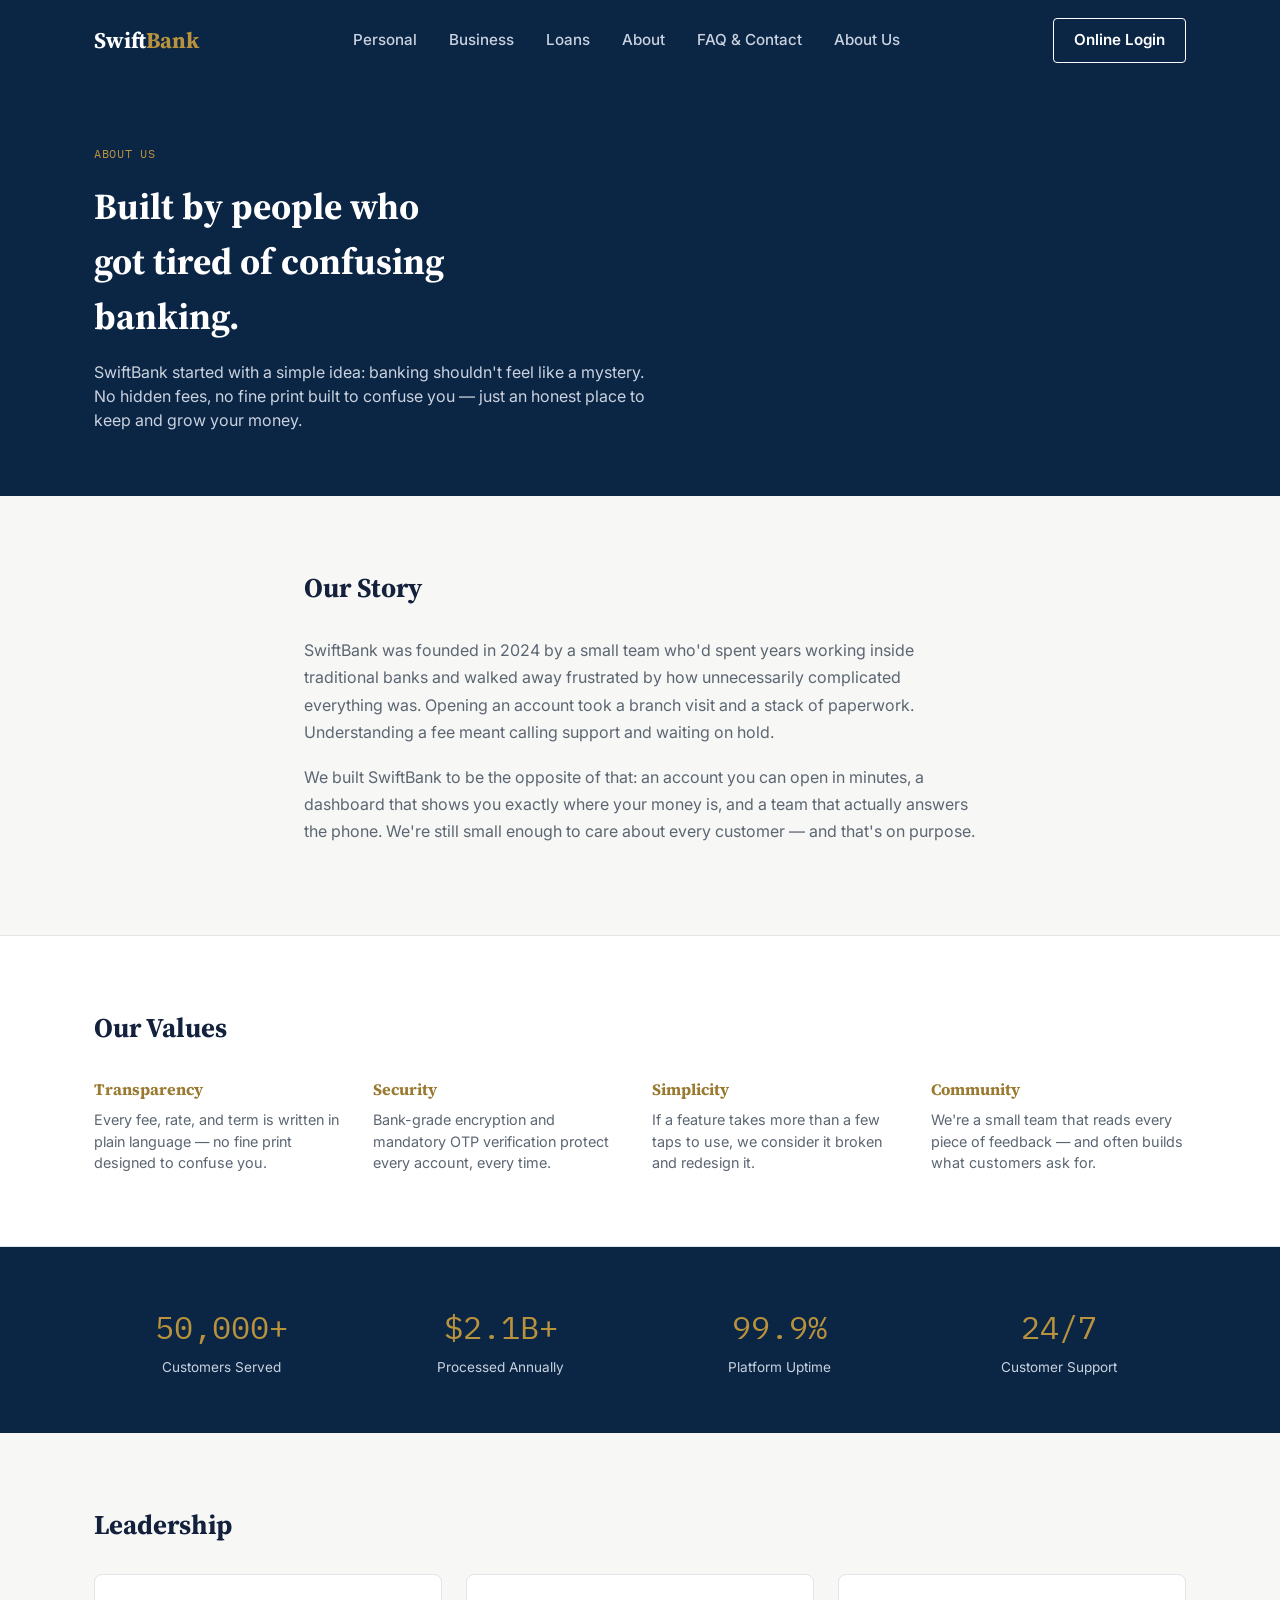
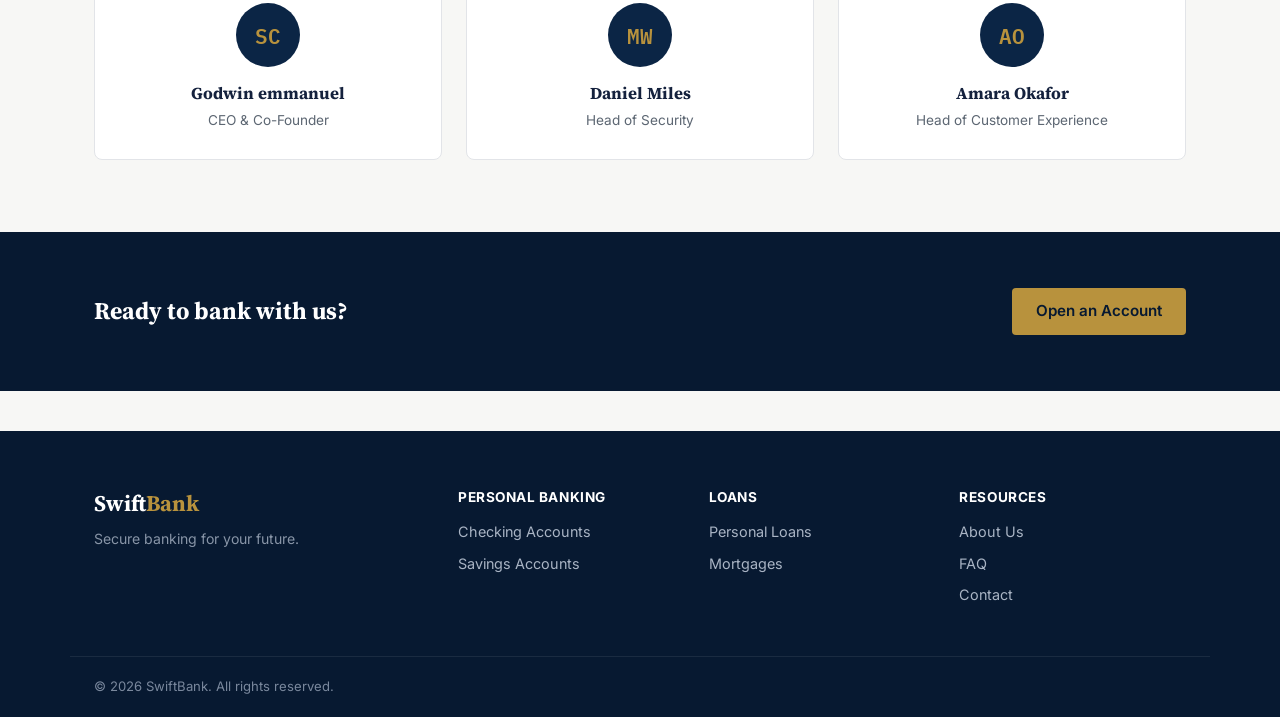
==== about us.html @ f2fc4109 "first commit" ====
<!DOCTYPE html>
<html lang="en">
<head>
  <meta charset="UTF-8">
  <meta name="viewport" content="width=device-width, initial-scale=1.0">
  <title>About Us | SwiftBank</title>
  <link rel="preconnect" href="https://fonts.googleapis.com">
  <link href="https://fonts.googleapis.com/css2?family=Source+Serif+4:wght@600;700&family=Inter:wght@400;500;600&family=IBM+Plex+Mono:wght@500&display=swap" rel="stylesheet">
  <link rel="stylesheet" href="Asset/css/index.css">
</head>
<body>

  <!-- Header / Nav -->
  <header class="site-header">
    <div class="container nav-wrap">
      <a href="index.html" class="logo">Swift<span>Bank</span></a>
      <nav class="main-nav">
        <a href="accounts.html">Personal</a>
        <a href="accounts.html#business">Business</a>
        <a href="loans.html">Loans</a>
        <a href="about-us.html">About</a>
        <a href="faq-contact.html">FAQ &amp; Contact</a>
        <a href="about us.html">About Us</a>
      </nav>
      <a href="login.html" class="btn btn-outline">Online Login</a>
    </div>
  </header>

  <!-- Page intro -->
  <section class="page-hero">
    <div class="container">
      <p class="eyebrow">About Us</p>
      <h1>Built by people who got tired of confusing banking.</h1>
      <p class="page-hero-sub">SwiftBank started with a simple idea: banking shouldn't feel like a mystery. No hidden fees, no fine print built to confuse you &mdash; just an honest place to keep and grow your money.</p>
    </div>
  </section>

  <!-- Our Story -->
  <section class="accounts-section">
    <div class="container about-story">
      <h2>Our Story</h2>
      <p>SwiftBank was founded in 2024 by a small team who'd spent years working inside traditional banks and walked away frustrated by how unnecessarily complicated everything was. Opening an account took a branch visit and a stack of paperwork. Understanding a fee meant calling support and waiting on hold.</p>
      <p>We built SwiftBank to be the opposite of that: an account you can open in minutes, a dashboard that shows you exactly where your money is, and a team that actually answers the phone. We're still small enough to care about every customer &mdash; and that's on purpose.</p>
    </div>
  </section>

  <!-- Our Values -->
  <section class="accounts-section accounts-section--alt">
    <div class="container">
      <h2>Our Values</h2>
      <div class="why-grid">
        <div class="why-item">
          <h3>Transparency</h3>
          <p>Every fee, rate, and term is written in plain language &mdash; no fine print designed to confuse you.</p>
        </div>
        <div class="why-item">
          <h3>Security</h3>
          <p>Bank-grade encryption and mandatory OTP verification protect every account, every time.</p>
        </div>
        <div class="why-item">
          <h3>Simplicity</h3>
          <p>If a feature takes more than a few taps to use, we consider it broken and redesign it.</p>
        </div>
        <div class="why-item">
          <h3>Community</h3>
          <p>We're a small team that reads every piece of feedback &mdash; and often builds what customers ask for.</p>
        </div>
      </div>
    </div>
  </section>

  <!-- Stats -->
  <section class="stats-band">
    <div class="container stats-grid">
      <div class="stat-item">
        <p class="stat-number">50,000+</p>
        <p class="stat-label">Customers Served</p>
      </div>
      <div class="stat-item">
        <p class="stat-number">$2.1B+</p>
        <p class="stat-label">Processed Annually</p>
      </div>
      <div class="stat-item">
        <p class="stat-number">99.9%</p>
        <p class="stat-label">Platform Uptime</p>
      </div>
      <div class="stat-item">
        <p class="stat-number">24/7</p>
        <p class="stat-label">Customer Support</p>
      </div>
    </div>
  </section>

<!-- Leadership -->
<section class="accounts-section">
    <div class="container">
      <h2>Leadership</h2>
      <div class="team-grid">
        <div class="team-card">
          <div class="team-avatar">SC</div>
          <h3>Godwin emmanuel</h3>
          <p class="team-role">CEO &amp; Co-Founder</p>
        </div>
        <div class="team-card">
          <div class="team-avatar">MW</div>
          <h3>Daniel Miles</h3>
          <p class="team-role">Head of Security</p>
        </div>
        <div class="team-card">
          <div class="team-avatar">AO</div>
          <h3>Amara Okafor</h3>
          <p class="team-role">Head of Customer Experience</p>
        </div>
      </div>
    </div>
  </section>

  <!-- CTA band -->
  <section class="cta-band">
    <div class="container cta-band-wrap">
      <h2>Ready to bank with us?</h2>
      <a href="signup.html" class="btn btn-primary">Open an Account</a>
    </div>
  </section>

  <!-- Footer -->
  <footer class="site-footer">
    <div class="container footer-wrap">
      <div>
        <p class="logo footer-logo">Swift<span>Bank</span></p>
        <p class="footer-tagline">Secure banking for your future.</p>
      </div>
      <div class="footer-col">
        <h4>Personal Banking</h4>
        <a href="accounts.html">Checking Accounts</a>
        <a href="accounts.html">Savings Accounts</a>
      </div>
      <div class="footer-col">
        <h4>Loans</h4>
        <a href="loans.html">Personal Loans</a>
        <a href="loans.html">Mortgages</a>
      </div>
      <div class="footer-col">
        <h4>Resources</h4>
        <a href="about-us.html">About Us</a>
        <a href="faq-contact.html">FAQ</a>
        <a href="faq-contact.html">Contact</a>
      </div>
    </div>
    <div class="container footer-bottom">
      <p>&copy; 2026 SwiftBank. All rights reserved.</p>
    </div>
  </footer>

</body>
</html>
---- Asset/css/index.css ----
/* ---------- Reset ---------- */
* { margin: 0; padding: 0; box-sizing: border-box; }
img { max-width: 100%; display: block; }
a { text-decoration: none; color: inherit; }
ul { list-style: none; }

/* ---------- Tokens ---------- */
:root {
  --navy: #0B2545;
  --navy-dark: #071931;
  --ink: #14213D;
  --slate: #5C6672;
  --brass: #B8923D;
  --brass-dark: #9A7A30;
  --green: #1F7A5C;
  --bg: #F7F7F5;
  --white: #FFFFFF;
  --border: #E2E4E8;

  --font-display: 'Source Serif 4', Georgia, serif;
  --font-body: 'Inter', sans-serif;
  --font-mono: 'IBM Plex Mono', monospace;
}

body {
  font-family: var(--font-body);
  color: var(--ink);
  background: var(--bg);
  line-height: 1.5;
}

.container {
  max-width: 1140px;
  margin: 0 auto;
  padding: 0 24px;
}

h1, h2, h3 { font-family: var(--font-display); font-weight: 700; }

/* ---------- Buttons ---------- */
.btn {
  display: inline-block;
  padding: 12px 24px;
  border-radius: 4px;
  font-weight: 600;
  font-size: 0.95rem;
  transition: background 0.2s ease, color 0.2s ease, border-color 0.2s ease;
}
.btn-primary { background: var(--brass); color: var(--navy-dark); }
.btn-primary:hover { background: var(--brass-dark); }
.btn-outline { border: 1px solid var(--white); color: var(--white); padding: 10px 20px; }
.btn-outline:hover { background: var(--white); color: var(--navy); }
.btn-ghost { color: var(--navy); padding: 12px 4px; }
.btn-ghost:hover { color: var(--brass-dark); }

/* ---------- Header ---------- */
.site-header { background: var(--navy); }
.nav-wrap {
  display: flex;
  align-items: center;
  justify-content: space-between;
  padding: 18px 24px;
}
.logo { font-family: var(--font-display); font-size: 1.4rem; font-weight: 700; color: var(--white); }
.logo span { color: var(--brass); }
.main-nav { display: flex; gap: 32px; }
.main-nav a { color: #C9D2DE; font-weight: 500; font-size: 0.95rem; }
.main-nav a:hover { color: var(--white); }

/* ---------- Hero ---------- */
.hero { background: var(--navy); color: var(--white); padding: 72px 0 96px; }
.hero-wrap {
  display: grid;
  grid-template-columns: 1.1fr 0.9fr;
  gap: 48px;
  align-items: center;
}
.eyebrow {
  font-family: var(--font-mono);
  font-size: 0.75rem;
  letter-spacing: 0.06em;
  text-transform: uppercase;
  color: var(--brass);
  margin-bottom: 16px;
}
.hero h1 { font-size: 3rem; line-height: 1.15; margin-bottom: 20px; }
.hero-sub { color: #C9D2DE; font-size: 1.05rem; max-width: 44ch; margin-bottom: 32px; }
.hero-actions { display: flex; gap: 20px; align-items: center; }

/* Statement card: signature element */
.hero-statement {
  background: var(--navy-dark);
  border: 1px solid rgba(255,255,255,0.1);
  border-radius: 8px;
  padding: 28px;
}
.statement-label { font-family: var(--font-mono); font-size: 0.75rem; color: #93A0B4; text-transform: uppercase; letter-spacing: 0.05em; }
.statement-figure { font-family: var(--font-mono); font-size: 2.4rem; color: var(--white); margin: 8px 0 24px; }
.statement-lines { border-top: 1px dashed rgba(255,255,255,0.15); }
.statement-row {
  display: flex;
  justify-content: space-between;
  font-family: var(--font-mono);
  font-size: 0.9rem;
  padding: 12px 0;
  border-bottom: 1px dashed rgba(255,255,255,0.15);
  color: #C9D2DE;
}

.hero-image { border-radius: 8px; overflow: hidden; box-shadow: 0 20px 50px rgba(0,0,0,0.35); }
.hero-image img { width: 100%; height: 420px; object-fit: cover; }

/* ---------- Services ---------- */
.services { padding: 80px 0; }
.services h2 { font-size: 1.8rem; margin-bottom: 32px; }
.card-grid { display: grid; grid-template-columns: repeat(3, 1fr); gap: 24px; }
.service-card {
  background: var(--white);
  border: 1px solid var(--border);
  border-top: 3px solid var(--brass);
  border-radius: 6px;
  padding: 28px;
}
.service-card:hover { border-color: var(--brass); box-shadow: 0 4px 16px rgba(11,37,69,0.08); }
.service-card h3 { font-size: 1.1rem; margin-bottom: 10px; }
.service-card p { color: var(--slate); font-size: 0.92rem; }

/* ---------- Why Us ---------- */
.why-us { background: var(--white); padding: 80px 0; border-top: 1px solid var(--border); }
.why-us h2 { font-size: 1.8rem; margin-bottom: 32px; }
.why-grid { display: grid; grid-template-columns: repeat(4, 1fr); gap: 24px; }

.why-item h3 { font-size: 1rem; color: var(--brass-dark); margin-bottom: 8px; }
.why-item p { color: var(--slate); font-size: 0.9rem; }

/* ---------- Footer ---------- */
.site-footer { background: var(--navy-dark); color: #C9D2DE; padding: 56px 0 0; margin-top: 40px; }
.footer-wrap { display: grid; grid-template-columns: 1.5fr repeat(3, 1fr); gap: 24px; padding-bottom: 40px; }
.footer-logo { color: var(--white); margin-bottom: 8px; }
.footer-tagline { font-size: 0.88rem; color: #8895A7; }
.footer-col h4 { font-size: 0.85rem; text-transform: uppercase; letter-spacing: 0.04em; color: var(--white); margin-bottom: 14px; }
.footer-col a { display: block; font-size: 0.9rem; margin-bottom: 10px; color: #A9B4C4; }
.footer-col a:hover { color: var(--brass); }
.footer-bottom { border-top: 1px solid rgba(255,255,255,0.08); padding: 20px 24px; font-size: 0.82rem; color: #7A889D; }

/* ---------- Responsive ---------- */
@media (max-width: 860px) {
  .main-nav { display: none; }
  .hero-wrap { grid-template-columns: 1fr; }
  .hero h1 { font-size: 2.2rem; }
  .card-grid { grid-template-columns: 1fr; }
  .why-grid { grid-template-columns: 1fr 1fr; }
  .footer-wrap { grid-template-columns: 1fr 1fr; }
}

why-item h3 { font-size: 1rem; color: var(--brass-dark); margin-bottom: 8px; }
.why-item p { color: var(--slate); font-size: 0.9rem; }

/* ---------- Page Hero (secondary pages) ---------- */
.page-hero { background: var(--navy); color: var(--white); padding: 64px 0; }
.page-hero h1 { font-size: 2.3rem; max-width: 20ch; margin: 12px 0 16px; }
.page-hero-sub { color: #C9D2DE; max-width: 56ch; font-size: 1rem; }

/* ---------- Accounts ---------- */
.accounts-section { padding: 72px 0; }
.accounts-section--alt { background: var(--white); border-top: 1px solid var(--border); border-bottom: 1px solid var(--border); }
.accounts-section h2 { font-size: 1.7rem; margin-bottom: 28px; }
.account-grid { display: grid; grid-template-columns: repeat(2, 1fr); gap: 24px; }
.account-card {
  background: var(--white);
  border: 1px solid var(--border);
  border-radius: 6px;
  padding: 32px;
}
.accounts-section--alt .account-card { background: var(--bg); }
.account-card h3 { font-size: 1.2rem; margin-bottom: 6px; }
.account-rate { font-family: var(--font-mono); font-size: 1.6rem; color: var(--brass-dark); margin-bottom: 20px; }
.account-rate span { font-family: var(--font-body); font-size: 0.85rem; color: var(--slate); font-weight: 500; }
.feature-list { margin-bottom: 24px; }
.feature-list li { position: relative; padding-left: 20px; font-size: 0.9rem; color: var(--slate); margin-bottom: 10px; }
.feature-list li::before { content: "\2713"; position: absolute; left: 0; color: var(--green); font-weight: 700; }

/* ---------- CTA Band ---------- */
.cta-band { background: var(--navy-dark); padding: 56px 0; }
.cta-band-wrap { display: flex; align-items: center; justify-content: space-between; flex-wrap: wrap; gap: 20px; }
.cta-band h2 { color: var(--white); font-size: 1.5rem; }

/* ---------- Footer ---------- */
.site-footer { background: var(--navy-dark); color: #C9D2DE; padding: 56px 0 0; margin-top: 40px; }
.footer-wrap { display: grid; grid-template-columns: 1.5fr repeat(3, 1fr); gap: 24px; padding-bottom: 40px; }
.footer-logo { color: var(--white); margin-bottom: 8px; }
.footer-tagline { font-size: 0.88rem; color: #8895A7; }
.footer-col h4 { font-size: 0.85rem; text-transform: uppercase; letter-spacing: 0.04em; color: var(--white); margin-bottom: 14px; }
.footer-col a { display: block; font-size: 0.9rem; margin-bottom: 10px; color: #A9B4C4; }
.footer-col a:hover { color: var(--brass); }
.footer-bottom { border-top: 1px solid rgba(255,255,255,0.08); padding: 20px 24px; font-size: 0.82rem; color: #7A889D; }

/* ---------- Responsive ---------- */
@media (max-width: 860px) {
  .main-nav { display: none; }
  .hero-wrap { grid-template-columns: 1fr; }
  .hero h1 { font-size: 2.2rem; }
  .card-grid { grid-template-columns: 1fr; }
  .account-grid { grid-template-columns: 1fr; }
  .why-grid { grid-template-columns: 1fr 1fr; }
  .footer-wrap { grid-template-columns: 1fr 1fr; }
}



.faq-list { max-width: 760px; }
.faq-item { border-bottom: 1px solid var(--border); }
.faq-question {
  width: 100%;
  display: flex;
  align-items: center;
  justify-content: space-between;
  background: none;
  border: none;
  cursor: pointer;
  padding: 20px 4px;
  font-family: var(--font-body);
  font-size: 1rem;
  font-weight: 600;
  color: var(--ink);
  text-align: left;
}
.faq-icon {
  font-family: var(--font-mono);
  font-size: 1.2rem;
  color: var(--brass-dark);
  transition: transform 0.2s ease;
}
.faq-question[aria-expanded="true"] .faq-icon { transform: rotate(45deg); }
.faq-answer {
  max-height: 0;
  overflow: hidden;
  transition: max-height 0.25s ease;
}
.faq-answer p { padding: 0 4px 20px; color: var(--slate); font-size: 0.92rem; max-width: 60ch; }
.faq-item.open .faq-answer { max-height: 200px; }

.faq-wrap { display: grid; grid-template-columns: 1fr 320px; gap: 40px; align-items: start; }
.faq-wrap .faq-list { max-width: none; }
.faq-image { position: sticky; top: 24px; }
.faq-image img { width: 100%; border-radius: 8px; box-shadow: 0 12px 32px rgba(11,37,69,0.15); }
.faq-image-caption { text-align: center; font-size: 0.85rem; color: var(--slate); margin-top: 12px; }

/* ---------- Contact ---------- */
.contact-grid { display: grid; grid-template-columns: 1.3fr 1fr; gap: 24px; align-items: start; }
.contact-form {
  background: var(--white);
  border: 1px solid var(--border);
  border-radius: 6px;
  padding: 32px;
  display: flex;
  flex-direction: column;
  gap: 18px;
}
.form-group { display: flex; flex-direction: column; gap: 6px; }
.form-group label { font-size: 0.85rem; font-weight: 600; color: var(--ink); }
.form-group input, .form-group textarea {
  font-family: var(--font-body);
  font-size: 0.95rem;
  padding: 11px 14px;
  border: 1px solid var(--border);
  border-radius: 4px;
  background: var(--bg);
}
.form-group input:focus, .form-group textarea:focus { outline: 2px solid var(--brass); border-color: var(--brass); }
.contact-form .btn { align-self: flex-start; border: none; cursor: pointer; }

.contact-info-card {
  background: var(--navy);
  color: var(--white);
  border-radius: 6px;
  padding: 32px;
}
.contact-info-card h3 { font-size: 1.1rem; margin-bottom: 20px; }
.contact-info-row { font-family: var(--font-mono); font-size: 0.9rem; color: #C9D2DE; padding: 10px 0; border-bottom: 1px dashed rgba(255,255,255,0.15); }
.contact-info-row span { display: block; font-family: var(--font-body); font-size: 0.72rem; text-transform: uppercase; letter-spacing: 0.05em; color: var(--brass); margin-bottom: 4px; }

/* ---------- Page Hero (secondary pages) ---------- */
.page-hero { background: var(--navy); color: var(--white); padding: 64px 0; }
.page-hero h1 { font-size: 2.3rem; max-width: 20ch; margin: 12px 0 16px; }
.page-hero-sub { color: #C9D2DE; max-width: 56ch; font-size: 1rem; }

/* ---------- Accounts ---------- */
.accounts-section { padding: 72px 0; }
.accounts-section--alt { background: var(--white); border-top: 1px solid var(--border); border-bottom: 1px solid var(--border); }
.accounts-section h2 { font-size: 1.7rem; margin-bottom: 28px; }
.account-grid { display: grid; grid-template-columns: repeat(2, 1fr); gap: 24px; }
.account-card {
  background: var(--white);
  border: 1px solid var(--border);
  border-radius: 6px;
  padding: 32px;
}
.accounts-section--alt .account-card { background: var(--bg); }
.account-card h3 { font-size: 1.2rem; margin-bottom: 6px; }
.account-rate { font-family: var(--font-mono); font-size: 1.6rem; color: var(--brass-dark); margin-bottom: 20px; }
.account-rate span { font-family: var(--font-body); font-size: 0.85rem; color: var(--slate); font-weight: 500; }
.feature-list { margin-bottom: 24px; }
.feature-list li { position: relative; padding-left: 20px; font-size: 0.9rem; color: var(--slate); margin-bottom: 10px; }
.feature-list li::before { content: "\2713"; position: absolute; left: 0; color: var(--green); font-weight: 700; }

/* ---------- FAQ Accordion ---------- */
.faq-list { max-width: 760px; }
.faq-item { border-bottom: 1px solid var(--border); }
.faq-question {
  width: 100%;
  display: flex;
  align-items: center;
  justify-content: space-between;
  background: none;
  border: none;
  cursor: pointer;
  padding: 20px 4px;
  font-family: var(--font-body);
  font-size: 1rem;
  font-weight: 600;
  color: var(--ink);
  text-align: left;
}
.faq-icon {
  font-family: var(--font-mono);
  font-size: 1.2rem;
  color: var(--brass-dark);
  transition: transform 0.2s ease;
}
.faq-question[aria-expanded="true"] .faq-icon { transform: rotate(45deg); }
.faq-answer {
  max-height: 0;
  overflow: hidden;
  transition: max-height 0.25s ease;
}
.faq-answer p { padding: 0 4px 20px; color: var(--slate); font-size: 0.92rem; max-width: 60ch; }
.faq-item.open .faq-answer { max-height: 200px; }

/* ---------- Contact ---------- */
.contact-grid { display: grid; grid-template-columns: 1.3fr 1fr; gap: 32px; align-items: start; }
.contact-form { background: var(--white); border: 1px solid var(--border); border-radius: 6px; padding: 28px; }
.form-group { margin-bottom: 18px; }
.form-group label { display: block; font-size: 0.85rem; font-weight: 600; margin-bottom: 6px; color: var(--ink); }
.form-group input,
.form-group textarea {
  width: 100%;
  padding: 10px 12px;
  border: 1px solid var(--border);
  border-radius: 4px;
  font-family: var(--font-body);
  font-size: 0.92rem;
  color: var(--ink);
  resize: vertical;
}
.form-group input:focus,
.form-group textarea:focus { outline: none; border-color: var(--brass); }
.contact-info-card { background: var(--navy); color: var(--white); border-radius: 6px; padding: 28px; }
.contact-info-card h3 { font-size: 1.05rem; margin-bottom: 18px; }
.contact-info-row { display: flex; flex-direction: column; gap: 2px; font-size: 0.92rem; margin-bottom: 16px; color: #C9D2DE; }
.contact-info-row span { font-family: var(--font-mono); font-size: 0.72rem; text-transform: uppercase; letter-spacing: 0.05em; color: var(--brass); }

/* ---------- Steps (How It Works) ---------- */
.steps-grid { display: grid; grid-template-columns: repeat(3, 1fr); gap: 32px; }
.step-item { position: relative; }
.step-num {
  display: inline-flex;
  align-items: center;
  justify-content: center;
  width: 36px;
  height: 36px;
  border-radius: 50%;
  background: var(--navy);
  color: var(--brass);
  font-family: var(--font-mono);
  font-weight: 600;
  margin-bottom: 16px;
}
.step-item h3 { font-size: 1.05rem; margin-bottom: 8px; }
.step-item p { color: var(--slate); font-size: 0.9rem; }

/* ---------- CTA Band ---------- */
.cta-band { background: var(--navy-dark); padding: 56px 0; }
.cta-band-wrap { display: flex; align-items: center; justify-content: space-between; flex-wrap: wrap; gap: 20px; }
.cta-band h2 { color: var(--white); font-size: 1.5rem; }

/* ---------- Footer ---------- */
.site-footer { background: var(--navy-dark); color: #C9D2DE; padding: 56px 0 0; margin-top: 40px; }
.footer-wrap { display: grid; grid-template-columns: 1.5fr repeat(3, 1fr); gap: 24px; padding-bottom: 40px; }
.footer-logo { color: var(--white); margin-bottom: 8px; }
.footer-tagline { font-size: 0.88rem; color: #8895A7; }
.footer-col h4 { font-size: 0.85rem; text-transform: uppercase; letter-spacing: 0.04em; color: var(--white); margin-bottom: 14px; }
.footer-col a { display: block; font-size: 0.9rem; margin-bottom: 10px; color: #A9B4C4; }
.footer-col a:hover { color: var(--brass); }
.footer-bottom { border-top: 1px solid rgba(255,255,255,0.08); padding: 20px 24px; font-size: 0.82rem; color: #7A889D; }

/* ---------- Responsive ---------- */
@media (max-width: 860px) {
  .main-nav { display: none; }
  .hero-wrap { grid-template-columns: 1fr; }
  .hero h1 { font-size: 2.2rem; }
  .card-grid { grid-template-columns: 1fr; }
  .account-grid { grid-template-columns: 1fr; }
  .steps-grid { grid-template-columns: 1fr; }
  .contact-grid { grid-template-columns: 1fr; }
  .why-grid { grid-template-columns: 1fr 1fr; }
  .footer-wrap { grid-template-columns: 1fr 1fr; }
}


/* ---------- Auth Pages (Signup / Login / OTP) ---------- */
.auth-body { background: var(--navy); min-height: 100vh; }
.auth-header { padding: 24px 32px; }
.auth-header .logo { color: var(--white); }
.auth-page {
  display: flex;
  align-items: center;
  justify-content: center;
  padding: 20px 20px 60px;
}
.auth-card {
  background: var(--white);
  border-radius: 10px;
  padding: 40px 36px;
  width: 100%;
  max-width: 420px;
  box-shadow: 0 20px 50px rgba(0,0,0,0.25);
  animation: card-rise 0.35s ease both;
}
@keyframes card-rise {
  from { opacity: 0; transform: translateY(14px); }
  to { opacity: 1; transform: translateY(0); }
}
.auth-badge {
  display: inline-block;
  font-family: var(--font-mono);
  font-size: 0.72rem;
  color: var(--brass-dark);
  background: #FBF3E2;
  padding: 4px 10px;
  border-radius: 20px;
  margin-bottom: 16px;
}
.auth-card h1 { font-size: 1.5rem; margin-bottom: 6px; }
.auth-subtitle { color: var(--slate); font-size: 0.92rem; margin-bottom: 24px; }
.auth-form .form-group { margin-bottom: 18px; }
.btn-block { width: 100%; text-align: center; margin-top: 4px; border: none; cursor: pointer; }
.auth-footer-link { text-align: center; font-size: 0.88rem; color: var(--slate); margin-top: 16px; }
auth-footer-link a { color: var(--brass-dark); font-weight: 600; }
.auth-footer-link a:hover { text-decoration: underline; }

/* Password toggle */
.password-field { position: relative; }
.password-field input { padding-right: 42px; }
.password-toggle {
  position: absolute;
  right: 10px;
  top: 50%;
  transform: translateY(-50%);
  background: none;
  border: none;
  cursor: pointer;
  font-size: 1rem;
  opacity: 0.6;
}
.password-toggle:hover { opacity: 1; }

/* Shield icon (OTP page) */
.shield-icon { font-size: 2.2rem; margin-bottom: 12px; }

/* OTP boxes */
.otp-boxes { display: flex; gap: 10px; justify-content: center; margin-bottom: 24px; }
.otp-digit {
  width: 46px;
  height: 54px;
  text-align: center;
  font-family: var(--font-mono);
  font-size: 1.3rem;
  border: 1px solid var(--border);
  border-radius: 6px;
}
.otp-digit:focus { outline: none; border-color: var(--brass); box-shadow: 0 0 0 3px rgba(184,146,61,0.15); }

/* ---------- Footer ---------- */
.site-footer { background: var(--navy-dark); color: #C9D2DE; padding: 56px 0 0; margin-top: 40px; }
.footer-wrap { display: grid; grid-template-columns: 1.5fr repeat(3, 1fr); gap: 24px; padding-bottom: 40px; }
.footer-logo { color: var(--white); margin-bottom: 8px; }
.footer-tagline { font-size: 0.88rem; color: #8895A7; }
.footer-col h4 { font-size: 0.85rem; text-transform: uppercase; letter-spacing: 0.04em; color: var(--white); margin-bottom: 14px; }
.footer-col a { display: block; font-size: 0.9rem; margin-bottom: 10px; color: #A9B4C4; }
.footer-col a:hover { color: var(--brass); }
.footer-bottom { border-top: 1px solid rgba(255,255,255,0.08); padding: 20px 24px; font-size: 0.82rem; color: #7A889D; }

/* ---------- Responsive ---------- */
@media (max-width: 860px) {
  .main-nav { display: none; }
  .hero-wrap { grid-template-columns: 1fr; }
  .hero h1 { font-size: 2.2rem; }
  .card-grid { grid-template-columns: 1fr; }
  .account-grid { grid-template-columns: 1fr; }
  .steps-grid { grid-template-columns: 1fr; }
  .contact-grid { grid-template-columns: 1fr; }
  .why-grid { grid-template-columns: 1fr 1fr; }
  .footer-wrap { grid-template-columns: 1fr 1fr; }
}


/* ---------- Dashboard Layout ---------- */
.dashboard-body { background: var(--bg); }
.dashboard-layout { display: grid; grid-template-columns: 240px 1fr; min-height: 100vh; }

/* Sidebar */
.sidebar {
  background: var(--navy-dark);
  padding: 24px 20px;
  display: flex;
  flex-direction: column;
}
.sidebar-logo { display: block; margin-bottom: 40px; }
.sidebar-nav { display: flex; flex-direction: column; gap: 4px; flex-grow: 1; }
.sidebar-link {
  display: flex;
  align-items: center;
  gap: 12px;
  padding: 11px 14px;
  border-radius: 6px;
  color: #A9B4C4;
  font-size: 0.92rem;
  font-weight: 500;
}
.sidebar-link:hover { background: rgba(255,255,255,0.06); color: var(--white); }
.sidebar-link.active { background: var(--brass); color: var(--navy-dark); font-weight: 600; }
.sidebar-icon { font-size: 1rem; }
.sidebar-logout { color: #7A889D; font-size: 0.85rem; padding: 11px 14px; }
.sidebar-logout:hover { color: var(--white); }

/* Main */
.dashboard-main { padding: 32px 40px 60px; }
.dashboard-topbar { display: flex; align-items: center; justify-content: space-between; margin-bottom: 28px; }
.dashboard-topbar h1 { font-size: 1.6rem; }
.topbar-actions { display: flex; align-items: center; gap: 18px; }
.icon-btn { position: relative; background: var(--white); border: 1px solid var(--border); border-radius: 8px; width: 40px; height: 40px; cursor: pointer; font-size: 1rem; }
.notif-dot { position: absolute; top: 8px; right: 9px; width: 7px; height: 7px; border-radius: 50%; background: #C13B3B; }
.avatar { width: 40px; height: 40px; border-radius: 50%; background: var(--brass); color: var(--navy-dark); display: flex; align-items: center; justify-content: center; font-family: var(--font-mono); font-weight: 600; font-size: 0.85rem; }

/* Metric cards */
.metrics-grid { display: grid; grid-template-columns: repeat(4, 1fr); gap: 20px; margin-bottom: 28px; }
.metric-card { background: var(--white); border: 1px solid var(--border); border-radius: 8px; padding: 22px; }
.metric-label { font-size: 0.82rem; color: var(--slate); margin-bottom: 10px; }
.metric-value { font-family: var(--font-mono); font-size: 1.5rem; color: var(--ink); margin-bottom: 8px; }
.metric-trend { font-size: 0.78rem; font-weight: 600; }
.metric-trend--up { color: var(--green); }
.metric-trend--down { color: #C13B3B; }
.metric-trend--neutral { color: var(--slate); font-weight: 500; }

/* Two-column panels */
.dashboard-columns { display: grid; grid-template-columns: 1fr 1fr; gap: 20px; align-items: start; }
.panel { background: var(--white); border: 1px solid var(--border); border-radius: 8px; padding: 28px; }
.panel h2 { font-size: 1.1rem; margin-bottom: 20px; }
.panel-header { display: flex; align-items: center; justify-content: space-between; margin-bottom: 20px; }
.panel-header h2 { margin-bottom: 0; }
.panel-link { font-size: 0.85rem; color: var(--brass-dark); font-weight: 600; }
.panel-link:hover { text-decoration: underline; }

/* Quick Transfer form */
.transfer-form .form-group { margin-bottom: 16px; }
.form-row { display: grid; grid-template-columns: 1fr 1fr; gap: 14px; }
.transfer-form select {
  width: 100%;
  padding: 10px 12px;
  border: 1px solid var(--border);
  border-radius: 4px;
  font-family: var(--font-body);
  font-size: 0.9rem;
  background: var(--bg);
  color: var(--ink);
}
.transfer-confirm { text-align: center; font-size: 0.85rem; color: var(--green); font-weight: 600; margin-top: 14px; min-height: 1em; }

/* Transaction list */
.transaction-list { display: flex; flex-direction: column; gap: 4px; }
.transaction-item { display: flex; align-items: center; gap: 14px; padding: 12px 0; border-bottom: 1px solid var(--border); }
.transaction-item:last-child { border-bottom: none; }
.transaction-icon { width: 38px; height: 38px; border-radius: 8px; background: var(--bg); display: flex; align-items: center; justify-content: center; font-size: 1.05rem; flex-shrink: 0; }
.transaction-details { display: flex; flex-direction: column; gap: 2px; flex-grow: 1; }
.transaction-name { font-size: 0.92rem; font-weight: 600; color: var(--ink); }
.transaction-date { font-size: 0.78rem; color: var(--slate); }
.transaction-amount { font-family: var(--font-mono); font-size: 0.92rem; font-weight: 600; }
.transaction-amount--positive { color: var(--green); }
.transaction-amount--negative { color: var(--ink); }

/* ---------- Footer ---------- */
.site-footer { background: var(--navy-dark); color: #C9D2DE; padding: 56px 0 0; margin-top: 40px; }
.footer-wrap { display: grid; grid-template-columns: 1.5fr repeat(3, 1fr); gap: 24px; padding-bottom: 40px; }
.footer-logo { color: var(--white); margin-bottom: 8px; }
.footer-tagline { font-size: 0.88rem; color: #8895A7; }
.footer-col h4 { font-size: 0.85rem; text-transform: uppercase; letter-spacing: 0.04em; color: var(--white); margin-bottom: 14px; }
.footer-col a { display: block; font-size: 0.9rem; margin-bottom: 10px; color: #A9B4C4; }
.footer-col a:hover { color: var(--brass); }
.footer-bottom { border-top: 1px solid rgba(255,255,255,0.08); padding: 20px 24px; font-size: 0.82rem; color: #7A889D; }

/* ---------- Responsive ---------- */
@media (max-width: 860px) {
  .main-nav { display: none; }
  .hero-wrap { grid-template-columns: 1fr; }
  .hero h1 { font-size: 2.2rem; }
  .card-grid { grid-template-columns: 1fr; }
  .account-grid { grid-template-columns: 1fr; }
  .steps-grid { grid-template-columns: 1fr; }
  .contact-grid { grid-template-columns: 1fr; }
  .faq-wrap {grid-template-columns: 1fr;}
  .why-grid { grid-template-columns: 1fr 1fr; }
  .footer-wrap { grid-template-columns: 1fr 1fr; }
  .dashboard-layout { grid-template-columns: 1fr; }
  .sidebar { display: none; }
  .metrics-grid { grid-template-columns: 1fr 1fr; }
  .dashboard-columns { grid-template-columns: 1fr; }
  .form-row { grid-template-columns: 1fr; }
  .dashboard-main { padding: 24px; }
}

/* Filter bar (Transaction History) */
.filter-bar { display: flex; gap: 10px; margin-bottom: 20px; }
.filter-btn {
  padding: 8px 18px;
  border: 1px solid var(--border);
  border-radius: 20px;
  background: var(--white);
  font-family: var(--font-body);
  font-size: 0.85rem;
  font-weight: 600;
  color: var(--slate);
  cursor: pointer;
}
.filter-btn:hover { border-color: var(--brass); }
.filter-btn.active { background: var(--navy); color: var(--white); border-color: var(--navy); }
.panel--wide { max-width: 720px; }

/* ---------- Footer ---------- */
.site-footer { background: var(--navy-dark); color: #C9D2DE; padding: 56px 0 0; margin-top: 40px; }
.footer-wrap { display: grid; grid-template-columns: 1.5fr repeat(3, 1fr); gap: 24px; padding-bottom: 40px; }
.footer-logo { color: var(--white); margin-bottom: 8px; }
.footer-tagline { font-size: 0.88rem; color: #8895A7; }
.footer-col h4 { font-size: 0.85rem; text-transform: uppercase; letter-spacing: 0.04em; color: var(--white); margin-bottom: 14px; }
.footer-col a { display: block; font-size: 0.9rem; margin-bottom: 10px; color: #A9B4C4; }
.footer-col a:hover { color: var(--brass); }
.footer-bottom { border-top: 1px solid rgba(255,255,255,0.08); padding: 20px 24px; font-size: 0.82rem; color: #7A889D; }

/* ---------- Responsive ---------- */
@media (max-width: 860px) {
  .main-nav { display: none; }
  .hero-wrap { grid-template-columns: 1fr; }
  .hero h1 { font-size: 2.2rem; }
  .card-grid { grid-template-columns: 1fr; }
  .account-grid { grid-template-columns: 1fr; }
  .steps-grid { grid-template-columns: 1fr; }
  .contact-grid { grid-template-columns: 1fr; }
  .faq-wrap { grid-template-columns: 1fr; }
  .why-grid { grid-template-columns: 1fr 1fr; }
  .footer-wrap { grid-template-columns: 1fr 1fr; }
  .dashboard-layout { grid-template-columns: 1fr; }
  .sidebar { display: none; }
  .metrics-grid { grid-template-columns: 1fr 1fr; }
  .dashboard-columns { grid-template-columns: 1fr; }
  .form-row { grid-template-columns: 1fr; }
  .dashboard-main { padding: 24px; }
}

/* Statements */
.page-lead { color: var(--slate); font-size: 0.95rem; margin-bottom: 24px; max-width: 60ch; }
.statement-list { display: flex; flex-direction: column; }
.statement-row { display: flex; align-items: center; gap: 16px; padding: 16px 0; border-bottom: 1px solid var(--border); }
.statement-row:last-child { border-bottom: none; }
.statement-icon { font-size: 1.3rem; width: 40px; height: 40px; border-radius: 8px; background: var(--bg); display: flex; align-items: center; justify-content: center; flex-shrink: 0; }
.statement-info { display: flex; flex-direction: column; gap: 3px; flex-grow: 1; }
.statement-title { font-size: 0.95rem; font-weight: 600; color: var(--ink); }
.statement-meta { font-size: 0.8rem; color: var(--slate); }
.btn-outline-dark { background: none; border: 1px solid var(--navy); color: var(--navy); cursor: pointer; white-space: nowrap; }
.btn-outline-dark:hover { background: var(--navy); color: var(--white); }

/* ---------- Footer ---------- */
.site-footer { background: var(--navy-dark); color: #C9D2DE; padding: 56px 0 0; margin-top: 40px; }
.footer-wrap { display: grid; grid-template-columns: 1.5fr repeat(3, 1fr); gap: 24px; padding-bottom: 40px; }
.footer-logo { color: var(--white); margin-bottom: 8px; }
.footer-tagline { font-size: 0.88rem; color: #8895A7; }
.footer-col h4 { font-size: 0.85rem; text-transform: uppercase; letter-spacing: 0.04em; color: var(--white); margin-bottom: 14px; }
.footer-col a { display: block; font-size: 0.9rem; margin-bottom: 10px; color: #A9B4C4; }
.footer-col a:hover { color: var(--brass); }
.footer-bottom { border-top: 1px solid rgba(255,255,255,0.08); padding: 20px 24px; font-size: 0.82rem; color: #7A889D; }

/* ---------- Responsive ---------- */
@media (max-width: 860px) {
  .main-nav { display: none; }
  .hero-wrap { grid-template-columns: 1fr; }
  .hero h1 { font-size: 2.2rem; }
  .card-grid { grid-template-columns: 1fr; }
  .account-grid { grid-template-columns: 1fr; }
  .steps-grid { grid-template-columns: 1fr; }
  .contact-grid { grid-template-columns: 1fr; }
  .faq-wrap { grid-template-columns: 1fr; }
  .why-grid { grid-template-columns: 1fr 1fr; }
  .footer-wrap { grid-template-columns: 1fr 1fr; }
  .dashboard-layout { grid-template-columns: 1fr; }
  .sidebar { display: none; }
  .metrics-grid { grid-template-columns: 1fr 1fr; }
  .dashboard-columns { grid-template-columns: 1fr; }
  .form-row { grid-template-columns: 1fr; }
  .dashboard-main { padding: 24px; }
}

/* Settings */
.settings-stack { display: flex; flex-direction: column; gap: 20px; max-width: 640px; }
.settings-form .form-group { margin-bottom: 16px; }
.settings-confirm { font-size: 0.85rem; color: var(--green); font-weight: 600; margin-top: 12px; min-height: 1em; }

.toggle { display: flex; align-items: center; gap: 14px; cursor: pointer; margin-bottom: 18px; }
.toggle input { display: none; }
.toggle-track {
  width: 42px;
  height: 24px;
  background: var(--border);
  border-radius: 20px;
  position: relative;
  flex-shrink: 0;
  transition: background 0.2s ease;
}
.toggle-thumb {
  position: absolute;
  top: 3px;
  left: 3px;
  width: 18px;
  height: 18px;
  border-radius: 50%;
  background: var(--white);
  box-shadow: 0 1px 3px rgba(0,0,0,0.25);
  transition: transform 0.2s ease;
}
.toggle input:checked + .toggle-track { background: var(--green); }
.toggle input:checked + .toggle-track .toggle-thumb { transform: translateX(18px); }
.toggle-label { font-size: 0.9rem; color: var(--ink); font-weight: 500; }

/* ---------- Footer ---------- */
.site-footer { background: var(--navy-dark); color: #C9D2DE; padding: 56px 0 0; margin-top: 40px; }
.footer-wrap { display: grid; grid-template-columns: 1.5fr repeat(3, 1fr); gap: 24px; padding-bottom: 40px; }
.footer-logo { color: var(--white); margin-bottom: 8px; }
.footer-tagline { font-size: 0.88rem; color: #8895A7; }
.footer-col h4 { font-size: 0.85rem; text-transform: uppercase; letter-spacing: 0.04em; color: var(--white); margin-bottom: 14px; }
.footer-col a { display: block; font-size: 0.9rem; margin-bottom: 10px; color: #A9B4C4; }
.footer-col a:hover { color: var(--brass); }
.footer-bottom { border-top: 1px solid rgba(255,255,255,0.08); padding: 20px 24px; font-size: 0.82rem; color: #7A889D; }

/* ---------- Responsive ---------- */
@media (max-width: 860px) {
  .main-nav { display: none; }
  .hero-wrap { grid-template-columns: 1fr; }
  .hero h1 { font-size: 2.2rem; }
  .card-grid { grid-template-columns: 1fr; }
  .account-grid { grid-template-columns: 1fr; }
  .steps-grid { grid-template-columns: 1fr; }
  .contact-grid { grid-template-columns: 1fr; }
  .faq-wrap { grid-template-columns: 1fr; }
  .why-grid { grid-template-columns: 1fr 1fr; }
  .footer-wrap { grid-template-columns: 1fr 1fr; }
  .dashboard-layout { grid-template-columns: 1fr; }
  .sidebar { display: none; }
  .metrics-grid { grid-template-columns: 1fr 1fr; }
  .dashboard-columns { grid-template-columns: 1fr; }
  .form-row { grid-template-columns: 1fr; }
  .dashboard-main { padding: 24px; }
}

/* Profile */
.profile-header { display: flex; align-items: center; gap: 24px; }
.profile-avatar-lg {
  width: 80px;
  height: 80px;
  border-radius: 50%;
  background: var(--brass);
  color: var(--navy-dark);
  display: flex;
  align-items: center;
  justify-content: center;
  font-family: var(--font-mono);
  font-size: 1.8rem;
  font-weight: 600;
  flex-shrink: 0;
}
.profile-header-info { flex-grow: 1; }
.profile-header-info h1 { font-size: 1.5rem; margin-bottom: 8px; }
.profile-badge {
  display: inline-block;
  font-family: var(--font-mono);
  font-size: 0.72rem;
  color: var(--brass-dark);
  background: #FBF3E2;
  padding: 4px 10px;
  border-radius: 20px;
}
.profile-since { color: var(--slate); font-size: 0.85rem; margin-top: 8px; }

.profile-columns { display: grid; grid-template-columns: 1fr 1fr; gap: 20px; margin-top: 20px; }
.detail-row, .linked-account-row {
  display: flex;
  justify-content: space-between;
  align-items: center;
  padding: 12px 0;
  border-bottom: 1px solid var(--border);
  font-size: 0.9rem;
}
.detail-row:last-child, .linked-account-row:last-child { border-bottom: none; }
.detail-row span:first-child, .linked-account-row span:first-child { color: var(--slate); }
.detail-row .mono, .linked-account-row .mono { font-family: var(--font-mono); font-weight: 600; color: var(--ink); }

/* ---------- Footer ---------- */
.site-footer { background: var(--navy-dark); color: #C9D2DE; padding: 56px 0 0; margin-top: 40px; }
.footer-wrap { display: grid; grid-template-columns: 1.5fr repeat(3, 1fr); gap: 24px; padding-bottom: 40px; }
.footer-logo { color: var(--white); margin-bottom: 8px; }
.footer-tagline { font-size: 0.88rem; color: #8895A7; }
.footer-col h4 { font-size: 0.85rem; text-transform: uppercase; letter-spacing: 0.04em; color: var(--white); margin-bottom: 14px; }
.footer-col a { display: block; font-size: 0.9rem; margin-bottom: 10px; color: #A9B4C4; }
.footer-col a:hover { color: var(--brass); }
.footer-bottom { border-top: 1px solid rgba(255,255,255,0.08); padding: 20px 24px; font-size: 0.82rem; color: #7A889D; }

/* ---------- Responsive ---------- */
@media (max-width: 860px) {
  .main-nav { display: none; }
  .hero-wrap { grid-template-columns: 1fr; }
  .hero h1 { font-size: 2.2rem; }
  .card-grid { grid-template-columns: 1fr; }
  .account-grid { grid-template-columns: 1fr; }
  .steps-grid { grid-template-columns: 1fr; }
  .contact-grid { grid-template-columns: 1fr; }
  .faq-wrap { grid-template-columns: 1fr; }
  .profile-columns { grid-template-columns: 1fr; }
  .profile-header { flex-direction: column; text-align: center; }
  .why-grid { grid-template-columns: 1fr 1fr; }
  .footer-wrap { grid-template-columns: 1fr 1fr; }
  .dashboard-layout { grid-template-columns: 1fr; }
  .sidebar { display: none; }
  .metrics-grid { grid-template-columns: 1fr 1fr; }
  .dashboard-columns { grid-template-columns: 1fr; }
  .form-row { grid-template-columns: 1fr; }
  .dashboard-main { padding: 24px; }
}


/* ---------- Dashboard Layout ---------- */
.dashboard-body { background: var(--bg); }
.dashboard-layout { display: grid; grid-template-columns: 240px 1fr; min-height: 100vh; }

/* Sidebar */
.sidebar {
  background: var(--navy-dark);
  padding: 24px 20px;
  display: flex;
  flex-direction: column;
}
.sidebar-logo { display: block; margin-bottom: 40px; }
.sidebar-nav { display: flex; flex-direction: column; gap: 4px; flex-grow: 1; }
.sidebar-link {
  display: flex;
  align-items: center;
  gap: 12px;
  padding: 11px 14px;
  border-radius: 6px;
  color: #A9B4C4;
  font-size: 0.92rem;
  font-weight: 500;
}
.sidebar-link:hover { background: rgba(255,255,255,0.06); color: var(--white); }
.sidebar-link.active { background: var(--brass); color: var(--navy-dark); font-weight: 600; }
.sidebar-icon { font-size: 1rem; }
.sidebar-logout { color: #7A889D; font-size: 0.85rem; padding: 11px 14px; }
.sidebar-logout:hover { color: var(--white); }

/* Main */
.dashboard-main { padding: 32px 40px 60px; }
.dashboard-topbar { display: flex; align-items: center; justify-content: space-between; margin-bottom: 28px; }
.dashboard-topbar h1 { font-size: 1.6rem; }
.topbar-actions { display: flex; align-items: center; gap: 18px; }
.icon-btn { position: relative; background: var(--white); border: 1px solid var(--border); border-radius: 8px; width: 40px; height: 40px; cursor: pointer; font-size: 1rem; }
.notif-dot { position: absolute; top: 8px; right: 9px; width: 7px; height: 7px; border-radius: 50%; background: #C13B3B; }
.avatar { width: 40px; height: 40px; border-radius: 50%; background: var(--brass); color: var(--navy-dark); display: flex; align-items: center; justify-content: center; font-family: var(--font-mono); font-weight: 600; font-size: 0.85rem; }

/* Metric cards */
.metrics-grid { display: grid; grid-template-columns: repeat(4, 1fr); gap: 20px; margin-bottom: 28px; }
.metric-card { background: var(--white); border: 1px solid var(--border); border-radius: 8px; padding: 22px; }
.metric-label { font-size: 0.82rem; color: var(--slate); margin-bottom: 10px; }
.metric-value { font-family: var(--font-mono); font-size: 1.5rem; color: var(--ink); margin-bottom: 8px; }
.metric-trend { font-size: 0.78rem; font-weight: 600; }
.metric-trend--up { color: var(--green); }
.metric-trend--down { color: #C13B3B; }
.metric-trend--neutral { color: var(--slate); font-weight: 500; }

/* Two-column panels */
.dashboard-columns { display: grid; grid-template-columns: 1fr 1fr; gap: 20px; align-items: start; }
.panel { background: var(--white); border: 1px solid var(--border); border-radius: 8px; padding: 28px; }
.panel h2 { font-size: 1.1rem; margin-bottom: 20px; }
.panel-header { display: flex; align-items: center; justify-content: space-between; margin-bottom: 20px; }
.panel-header h2 { margin-bottom: 0; }
.panel-link { font-size: 0.85rem; color: var(--brass-dark); font-weight: 600; }
.panel-link:hover { text-decoration: underline; }

/* Quick Transfer form */
.transfer-form .form-group { margin-bottom: 16px; }
.form-row { display: grid; grid-template-columns: 1fr 1fr; gap: 14px; }
.transfer-form select {
  width: 100%;
  padding: 10px 12px;
  border: 1px solid var(--border);
  border-radius: 4px;
  font-family: var(--font-body);
  font-size: 0.9rem;
  background: var(--bg);
  color: var(--ink);
}
.transfer-confirm { text-align: center; font-size: 0.85rem; color: var(--green); font-weight: 600; margin-top: 14px; min-height: 1em; }
.available-balance { font-size: 0.78rem; color: var(--slate); margin-top: 6px; }

/* Transaction list */
.transaction-list { display: flex; flex-direction: column; gap: 4px; }
.transaction-item { display: flex; align-items: center; gap: 14px; padding: 12px 0; border-bottom: 1px solid var(--border); }
.transaction-item:last-child { border-bottom: none; }
.transaction-icon { width: 38px; height: 38px; border-radius: 8px; background: var(--bg); display: flex; align-items: center; justify-content: center; font-size: 1.05rem; flex-shrink: 0; }
.transaction-details { display: flex; flex-direction: column; gap: 2px; flex-grow: 1; }
.transaction-name { font-size: 0.92rem; font-weight: 600; color: var(--ink); }
.transaction-date { font-size: 0.78rem; color: var(--slate); }
.transaction-amount { font-family: var(--font-mono); font-size: 0.92rem; font-weight: 600; }
.transaction-amount--positive { color: var(--green); }
.transaction-amount--negative { color: var(--ink); }

/* Filter bar (Transaction History) */
.filter-bar { display: flex; gap: 10px; margin-bottom: 20px; }
.filter-btn {
  padding: 8px 18px;
  border: 1px solid var(--border);
  border-radius: 20px;
  background: var(--white);
  font-family: var(--font-body);
  font-size: 0.85rem;
  font-weight: 600;
  color: var(--slate);
  cursor: pointer;
}
.filter-btn:hover { border-color: var(--brass); }
.filter-btn.active { background: var(--navy); color: var(--white); border-color: var(--navy); }
.panel--wide { max-width: 720px; }


/* ---------- Mobile Feature ---------- */
.mobile-feature { background: linear-gradient(135deg, #FBF3E2 0%, #f4fdff 100%); padding: 80px 0; }
.mobile-feature-wrap { display: grid; grid-template-columns: 0.8fr 1fr; gap: 56px; align-items: center; }
.mobile-feature-image img { width: 100%; height: 460px; object-fit: cover; border-radius: 8px; box-shadow: 0 20px 50px rgba(11,37,69,0.2); }
.eyebrow--dark { color: var(--brass-dark); }
.mobile-feature-copy h2 { font-size: 2rem; line-height: 1.2; margin-bottom: 16px; }
.mobile-feature-sub { color: var(--slate); font-size: 1rem; margin-bottom: 24px; max-width: 42ch; }
.mobile-feature-copy .feature-list { margin-bottom: 28px; }
.mobile-feature-copy .feature-list li { font-size: 0.95rem; color: var(--ink); }

/* ---------- Footer ---------- */
.site-footer { background: var(--navy-dark); color: #C9D2DE; padding: 56px 0 0; margin-top: 40px; }
.footer-wrap { display: grid; grid-template-columns: 1.5fr repeat(3, 1fr); gap: 24px; padding-bottom: 40px; }
.footer-logo { color: var(--white); margin-bottom: 8px; }
.footer-tagline { font-size: 0.88rem; color: #8895A7; }
.footer-col h4 { font-size: 0.85rem; text-transform: uppercase; letter-spacing: 0.04em; color: var(--white); margin-bottom: 14px; }
.footer-col a { display: block; font-size: 0.9rem; margin-bottom: 10px; color: #A9B4C4; }
.footer-col a:hover { color: var(--brass); }
.footer-bottom { border-top: 1px solid rgba(255,255,255,0.08); padding: 20px 24px; font-size: 0.82rem; color: #7A889D; }

/* ---------- Responsive ---------- */
@media (max-width: 860px) {
  .main-nav { display: none; }
  .hero-wrap { grid-template-columns: 1fr; }
  .hero h1 { font-size: 2.2rem; }
  .card-grid { grid-template-columns: 1fr; }
  .account-grid { grid-template-columns: 1fr; }
  .steps-grid { grid-template-columns: 1fr; }
  .contact-grid { grid-template-columns: 1fr; }
  .faq-wrap { grid-template-columns: 1fr; }
  .profile-columns { grid-template-columns: 1fr; }
  .profile-header { flex-direction: column; text-align: center; }
  .why-grid { grid-template-columns: 1fr 1fr; }
  .mobile-feature-wrap { grid-template-columns: 1fr; }
  .mobile-feature-image img { height: 280px; }
  .footer-wrap { grid-template-columns: 1fr 1fr; }
  .dashboard-layout { grid-template-columns: 1fr; }
  .sidebar { display: none; }
  .metrics-grid { grid-template-columns: 1fr 1fr; }
  .dashboard-columns { grid-template-columns: 1fr; }
  .form-row { grid-template-columns: 1fr; }
  .dashboard-main { padding: 24px; }
}

/* ---------- About Us ---------- */
.about-story { max-width: 72ch; }
.about-story p { color: var(--slate); font-size: 1rem; margin-bottom: 18px; line-height: 1.7; }

.stats-band { background: var(--navy); padding: 56px 0; }
.stats-grid { display: grid; grid-template-columns: repeat(4, 1fr); gap: 24px; text-align: center; }
.stat-number { font-family: var(--font-mono); font-size: 2rem; color: var(--brass); margin-bottom: 6px; }
.stat-label { color: #C9D2DE; font-size: 0.85rem; }

.team-grid { display: grid; grid-template-columns: repeat(3, 1fr); gap: 24px; }
.team-card { text-align: center; padding: 28px 20px; border: 1px solid var(--border); border-radius: 8px; background: var(--white); }
.team-avatar {
  width: 64px;
  height: 64px;
  border-radius: 50%;
  background: var(--navy);
  color: var(--brass);
  display: flex;
  align-items: center;
  justify-content: center;
  font-family: var(--font-mono);
  font-weight: 600;
  font-size: 1.3rem;
  margin: 0 auto 14px;
}
.team-card h3 { font-size: 1.05rem; margin-bottom: 4px; }
.team-role { color: var(--slate); font-size: 0.85rem; }

/* ---------- Footer ---------- */
.site-footer { background: var(--navy-dark); color: #C9D2DE; padding: 56px 0 0; margin-top: 40px; }
.footer-wrap { display: grid; grid-template-columns: 1.5fr repeat(3, 1fr); gap: 24px; padding-bottom: 40px; }
.footer-logo { color: var(--white); margin-bottom: 8px; }
.footer-tagline { font-size: 0.88rem; color: #8895A7; }
.footer-col h4 { font-size: 0.85rem; text-transform: uppercase; letter-spacing: 0.04em; color: var(--white); margin-bottom: 14px; }
.footer-col a { display: block; font-size: 0.9rem; margin-bottom: 10px; color: #A9B4C4; }
.footer-col a:hover { color: var(--brass); }
.footer-bottom { border-top: 1px solid rgba(255,255,255,0.08); padding: 20px 24px; font-size: 0.82rem; color: #7A889D; }

/* ---------- Responsive ---------- */
@media (max-width: 860px) {
  .main-nav { display: none; }
  .hero-wrap { grid-template-columns: 1fr; }
  .hero h1 { font-size: 2.2rem; }
  .card-grid { grid-template-columns: 1fr; }
  .account-grid { grid-template-columns: 1fr; }
  .steps-grid { grid-template-columns: 1fr; }
  .contact-grid { grid-template-columns: 1fr; }
  .faq-wrap { grid-template-columns: 1fr; }
  .profile-columns { grid-template-columns: 1fr; }
  .profile-header { flex-direction: column; text-align: center; }
  .why-grid { grid-template-columns: 1fr 1fr; }
  .mobile-feature-wrap { grid-template-columns: 1fr; }
  .mobile-feature-image img { height: 280px; }
  .stats-grid { grid-template-columns: 1fr 1fr; }
  .team-grid { grid-template-columns: 1fr; }
  .footer-wrap { grid-template-columns: 1fr 1fr; }
  .dashboard-layout { grid-template-columns: 1fr; }
  .sidebar { display: none; }
  .metrics-grid { grid-template-columns: 1fr 1fr; }
  .dashboard-columns { grid-template-columns: 1fr; }
  .form-row { grid-template-columns: 1fr; }
  .dashboard-main { padding: 24px; }
}
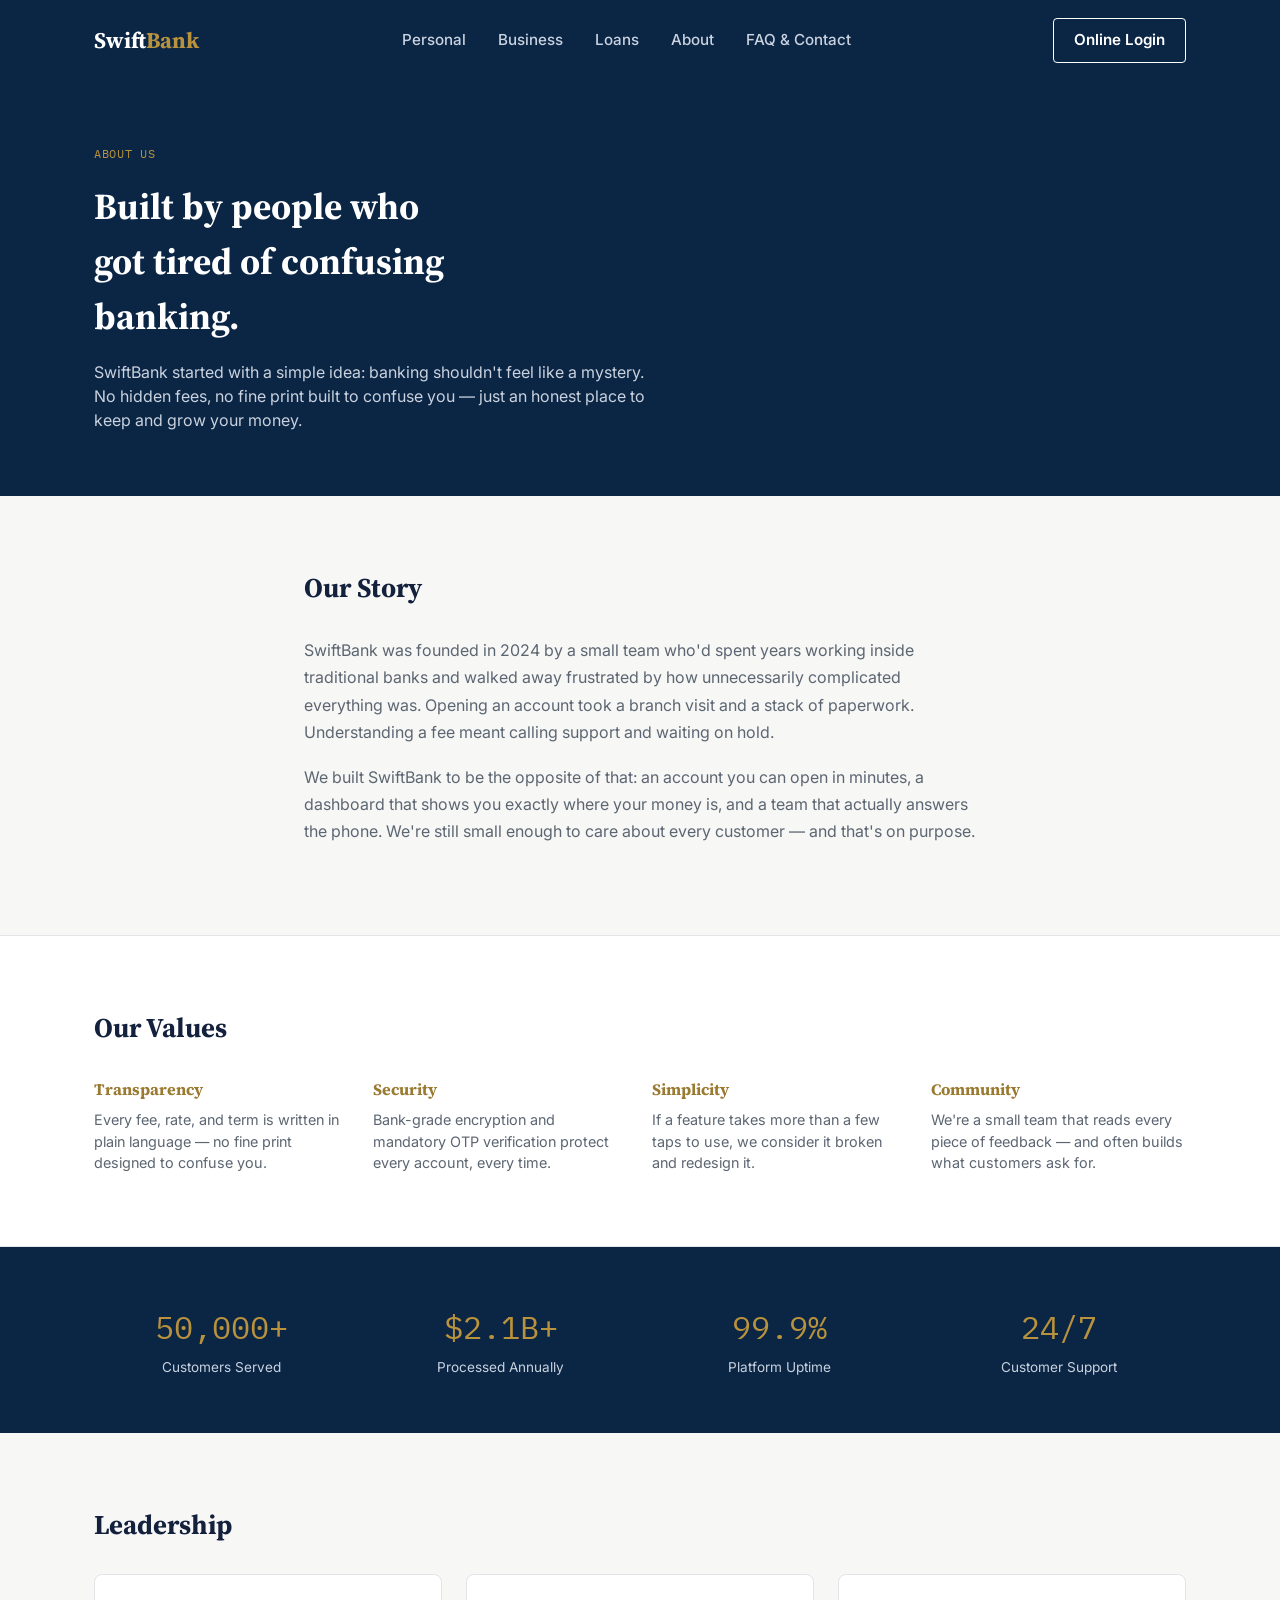
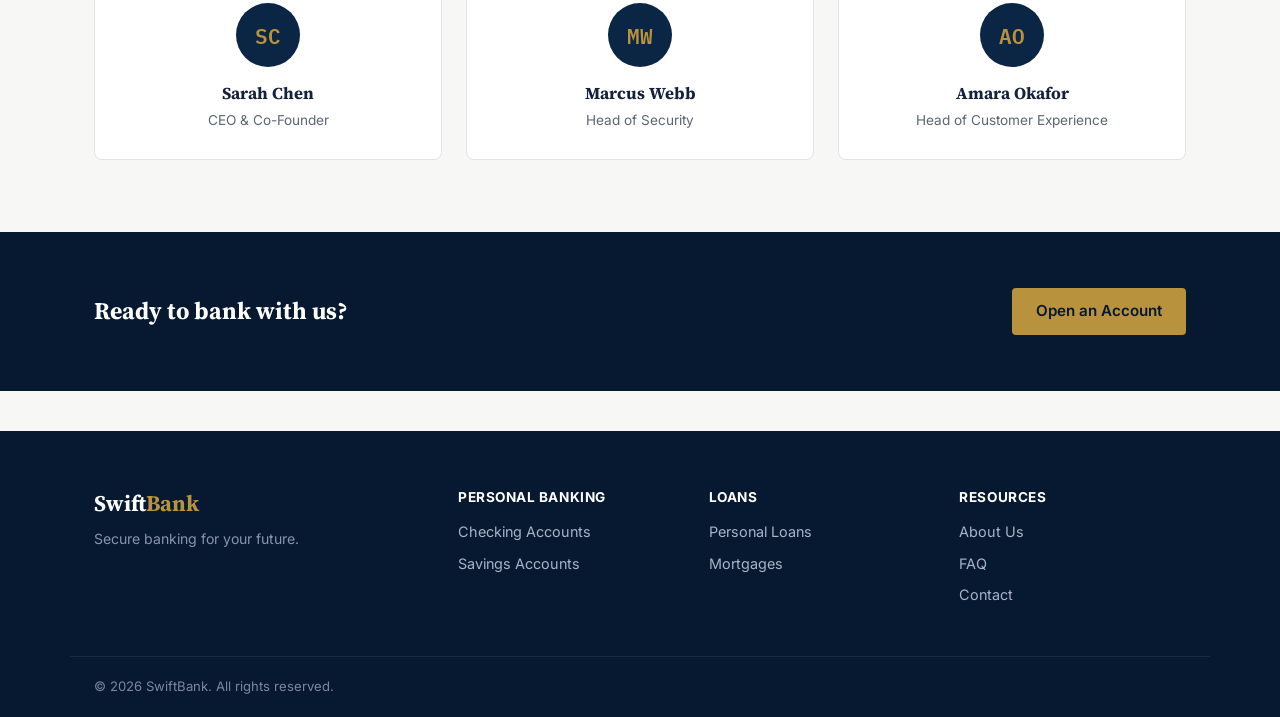
==== commit c53d79f3: "updated website" ====
--- a/about us.html
+++ b/about us.html
@@ -14,15 +14,17 @@
   <header class="site-header">
     <div class="container nav-wrap">
       <a href="index.html" class="logo">Swift<span>Bank</span></a>
-      <nav class="main-nav">
+      <nav class="main-nav" id="main-nav">
         <a href="accounts.html">Personal</a>
         <a href="accounts.html#business">Business</a>
         <a href="loans.html">Loans</a>
-        <a href="about-us.html">About</a>
+        <a href="about us.html">About</a>
         <a href="faq-contact.html">FAQ &amp; Contact</a>
-        <a href="about us.html">About Us</a>
       </nav>
-      <a href="login.html" class="btn btn-outline">Online Login</a>
+      <div class="nav-actions">
+        <a href="login.html" class="btn btn-outline">Online Login</a>
+        <button class="menu-toggle" id="menu-toggle" aria-label="Toggle menu">&#9776;</button>
+      </div>
     </div>
   </header>
 
@@ -91,66 +93,66 @@
     </div>
   </section>
 
-<!-- Leadership -->
-<section class="accounts-section">
+  <!-- Leadership -->
+  <section class="accounts-section">
     <div class="container">
       <h2>Leadership</h2>
-      <div class="team-grid">
-        <div class="team-card">
-          <div class="team-avatar">SC</div>
-          <h3>Godwin emmanuel</h3>
-          <p class="team-role">CEO &amp; Co-Founder</p>
-        </div>
-        <div class="team-card">
-          <div class="team-avatar">MW</div>
-          <h3>Daniel Miles</h3>
-          <p class="team-role">Head of Security</p>
-        </div>
-        <div class="team-card">
-          <div class="team-avatar">AO</div>
-          <h3>Amara Okafor</h3>
-          <p class="team-role">Head of Customer Experience</p>
-        </div>
+      <div class="team-grid"><div class="team-card">
+        <div class="team-avatar">SC</div>
+        <h3>Sarah Chen</h3>
+        <p class="team-role">CEO &amp; Co-Founder</p>
+      </div>
+      <div class="team-card">
+        <div class="team-avatar">MW</div>
+        <h3>Marcus Webb</h3>
+        <p class="team-role">Head of Security</p>
+      </div>
+      <div class="team-card">
+        <div class="team-avatar">AO</div>
+        <h3>Amara Okafor</h3>
+        <p class="team-role">Head of Customer Experience</p>
       </div>
     </div>
-  </section>
+  </div>
+</section>
 
-  <!-- CTA band -->
-  <section class="cta-band">
-    <div class="container cta-band-wrap">
-      <h2>Ready to bank with us?</h2>
-      <a href="signup.html" class="btn btn-primary">Open an Account</a>
+<!-- CTA band -->
+<section class="cta-band">
+  <div class="container cta-band-wrap">
+    <h2>Ready to bank with us?</h2>
+    <a href="signup.html" class="btn btn-primary">Open an Account</a>
+  </div>
+</section>
+
+<!-- Footer -->
+<footer class="site-footer">
+  <div class="container footer-wrap">
+    <div>
+      <p class="logo footer-logo">Swift<span>Bank</span></p>
+      <p class="footer-tagline">Secure banking for your future.</p>
     </div>
-  </section>
+    <div class="footer-col">
+      <h4>Personal Banking</h4>
+      <a href="accounts.html">Checking Accounts</a>
+      <a href="accounts.html">Savings Accounts</a>
+    </div>
+    <div class="footer-col">
+      <h4>Loans</h4>
+      <a href="loans.html">Personal Loans</a>
+      <a href="loans.html">Mortgages</a>
+    </div>
+    <div class="footer-col">
+      <h4>Resources</h4>
+      <a href="about-us.html">About Us</a>
+      <a href="faq-contact.html">FAQ</a>
+      <a href="faq-contact.html">Contact</a>
+    </div>
+  </div>
+  <div class="container footer-bottom">
+    <p>&copy; 2026 SwiftBank. All rights reserved.</p>
+  </div>
+</footer>
 
-  <!-- Footer -->
-  <footer class="site-footer">
-    <div class="container footer-wrap">
-      <div>
-        <p class="logo footer-logo">Swift<span>Bank</span></p>
-        <p class="footer-tagline">Secure banking for your future.</p>
-      </div>
-      <div class="footer-col">
-        <h4>Personal Banking</h4>
-        <a href="accounts.html">Checking Accounts</a>
-        <a href="accounts.html">Savings Accounts</a>
-      </div>
-      <div class="footer-col">
-        <h4>Loans</h4>
-        <a href="loans.html">Personal Loans</a>
-        <a href="loans.html">Mortgages</a>
-      </div>
-      <div class="footer-col">
-        <h4>Resources</h4>
-        <a href="about-us.html">About Us</a>
-        <a href="faq-contact.html">FAQ</a>
-        <a href="faq-contact.html">Contact</a>
-      </div>
-    </div>
-    <div class="container footer-bottom">
-      <p>&copy; 2026 SwiftBank. All rights reserved.</p>
-    </div>
-  </footer>
-
+<script src="Asset/java/script.js"></script>
 </body>
 </html>
--- a/Asset/css/index.css
+++ b/Asset/css/index.css
@@ -54,7 +54,7 @@
 .btn-ghost:hover { color: var(--brass-dark); }
 
 /* ---------- Header ---------- */
-.site-header { background: var(--navy); }
+.site-header { background: var(--navy); position: relative; }
 .nav-wrap {
   display: flex;
   align-items: center;
@@ -66,6 +66,18 @@
 .main-nav { display: flex; gap: 32px; }
 .main-nav a { color: #C9D2DE; font-weight: 500; font-size: 0.95rem; }
 .main-nav a:hover { color: var(--white); }
+.nav-actions { display: flex; align-items: center; gap: 16px; }
+.menu-toggle {
+  display: none;
+  background: none;
+  border: 1px solid rgba(255,255,255,0.3);
+  border-radius: 4px;
+  color: var(--white);
+  font-size: 1.2rem;
+  line-height: 1;
+  padding: 6px 10px;
+  cursor: pointer;
+}
 
 /* ---------- Hero ---------- */
 .hero { background: var(--navy); color: var(--white); padding: 72px 0 96px; }
@@ -107,6 +119,7 @@
   color: #C9D2DE;
 }
 
+/* Hero photo */
 .hero-image { border-radius: 8px; overflow: hidden; box-shadow: 0 20px 50px rgba(0,0,0,0.35); }
 .hero-image img { width: 100%; height: 420px; object-fit: cover; }
 
@@ -129,31 +142,7 @@
 .why-us { background: var(--white); padding: 80px 0; border-top: 1px solid var(--border); }
 .why-us h2 { font-size: 1.8rem; margin-bottom: 32px; }
 .why-grid { display: grid; grid-template-columns: repeat(4, 1fr); gap: 24px; }
-
 .why-item h3 { font-size: 1rem; color: var(--brass-dark); margin-bottom: 8px; }
-.why-item p { color: var(--slate); font-size: 0.9rem; }
-
-/* ---------- Footer ---------- */
-.site-footer { background: var(--navy-dark); color: #C9D2DE; padding: 56px 0 0; margin-top: 40px; }
-.footer-wrap { display: grid; grid-template-columns: 1.5fr repeat(3, 1fr); gap: 24px; padding-bottom: 40px; }
-.footer-logo { color: var(--white); margin-bottom: 8px; }
-.footer-tagline { font-size: 0.88rem; color: #8895A7; }
-.footer-col h4 { font-size: 0.85rem; text-transform: uppercase; letter-spacing: 0.04em; color: var(--white); margin-bottom: 14px; }
-.footer-col a { display: block; font-size: 0.9rem; margin-bottom: 10px; color: #A9B4C4; }
-.footer-col a:hover { color: var(--brass); }
-.footer-bottom { border-top: 1px solid rgba(255,255,255,0.08); padding: 20px 24px; font-size: 0.82rem; color: #7A889D; }
-
-/* ---------- Responsive ---------- */
-@media (max-width: 860px) {
-  .main-nav { display: none; }
-  .hero-wrap { grid-template-columns: 1fr; }
-  .hero h1 { font-size: 2.2rem; }
-  .card-grid { grid-template-columns: 1fr; }
-  .why-grid { grid-template-columns: 1fr 1fr; }
-  .footer-wrap { grid-template-columns: 1fr 1fr; }
-}
-
-why-item h3 { font-size: 1rem; color: var(--brass-dark); margin-bottom: 8px; }
 .why-item p { color: var(--slate); font-size: 0.9rem; }
 
 /* ---------- Page Hero (secondary pages) ---------- */
@@ -180,34 +169,31 @@
 .feature-list li { position: relative; padding-left: 20px; font-size: 0.9rem; color: var(--slate); margin-bottom: 10px; }
 .feature-list li::before { content: "\2713"; position: absolute; left: 0; color: var(--green); font-weight: 700; }
 
+/* ---------- Steps (How It Works) ---------- */
+.steps-grid { display: grid; grid-template-columns: repeat(3, 1fr); gap: 32px; }
+.step-item { position: relative; }
+.step-num {
+  display: inline-flex;
+  align-items: center;
+  justify-content: center;
+  width: 36px;
+  height: 36px;
+  border-radius: 50%;
+  background: var(--navy);
+  color: var(--brass);
+  font-family: var(--font-mono);
+  font-weight: 600;
+  margin-bottom: 16px;
+}
+.step-item h3 { font-size: 1.05rem; margin-bottom: 8px; }
+.step-item p { color: var(--slate); font-size: 0.9rem; }
+
 /* ---------- CTA Band ---------- */
 .cta-band { background: var(--navy-dark); padding: 56px 0; }
 .cta-band-wrap { display: flex; align-items: center; justify-content: space-between; flex-wrap: wrap; gap: 20px; }
 .cta-band h2 { color: var(--white); font-size: 1.5rem; }
 
-/* ---------- Footer ---------- */
-.site-footer { background: var(--navy-dark); color: #C9D2DE; padding: 56px 0 0; margin-top: 40px; }
-.footer-wrap { display: grid; grid-template-columns: 1.5fr repeat(3, 1fr); gap: 24px; padding-bottom: 40px; }
-.footer-logo { color: var(--white); margin-bottom: 8px; }
-.footer-tagline { font-size: 0.88rem; color: #8895A7; }
-.footer-col h4 { font-size: 0.85rem; text-transform: uppercase; letter-spacing: 0.04em; color: var(--white); margin-bottom: 14px; }
-.footer-col a { display: block; font-size: 0.9rem; margin-bottom: 10px; color: #A9B4C4; }
-.footer-col a:hover { color: var(--brass); }
-.footer-bottom { border-top: 1px solid rgba(255,255,255,0.08); padding: 20px 24px; font-size: 0.82rem; color: #7A889D; }
-
-/* ---------- Responsive ---------- */
-@media (max-width: 860px) {
-  .main-nav { display: none; }
-  .hero-wrap { grid-template-columns: 1fr; }
-  .hero h1 { font-size: 2.2rem; }
-  .card-grid { grid-template-columns: 1fr; }
-  .account-grid { grid-template-columns: 1fr; }
-  .why-grid { grid-template-columns: 1fr 1fr; }
-  .footer-wrap { grid-template-columns: 1fr 1fr; }
-}
-
-
-
+/* ---------- FAQ Accordion ---------- */
 .faq-list { max-width: 760px; }
 .faq-item { border-bottom: 1px solid var(--border); }
 .faq-question {
@@ -244,106 +230,14 @@
 .faq-wrap .faq-list { max-width: none; }
 .faq-image { position: sticky; top: 24px; }
 .faq-image img { width: 100%; border-radius: 8px; box-shadow: 0 12px 32px rgba(11,37,69,0.15); }
-.faq-image-caption { text-align: center; font-size: 0.85rem; color: var(--slate); margin-top: 12px; }
-
-/* ---------- Contact ---------- */
-.contact-grid { display: grid; grid-template-columns: 1.3fr 1fr; gap: 24px; align-items: start; }
-.contact-form {
-  background: var(--white);
-  border: 1px solid var(--border);
-  border-radius: 6px;
-  padding: 32px;
-  display: flex;
-  flex-direction: column;
-  gap: 18px;
-}
-.form-group { display: flex; flex-direction: column; gap: 6px; }
-.form-group label { font-size: 0.85rem; font-weight: 600; color: var(--ink); }
-.form-group input, .form-group textarea {
-  font-family: var(--font-body);
-  font-size: 0.95rem;
-  padding: 11px 14px;
-  border: 1px solid var(--border);
-  border-radius: 4px;
-  background: var(--bg);
-}
-.form-group input:focus, .form-group textarea:focus { outline: 2px solid var(--brass); border-color: var(--brass); }
-.contact-form .btn { align-self: flex-start; border: none; cursor: pointer; }
-
-.contact-info-card {
-  background: var(--navy);
-  color: var(--white);
-  border-radius: 6px;
-  padding: 32px;
-}
-.contact-info-card h3 { font-size: 1.1rem; margin-bottom: 20px; }
-.contact-info-row { font-family: var(--font-mono); font-size: 0.9rem; color: #C9D2DE; padding: 10px 0; border-bottom: 1px dashed rgba(255,255,255,0.15); }
-.contact-info-row span { display: block; font-family: var(--font-body); font-size: 0.72rem; text-transform: uppercase; letter-spacing: 0.05em; color: var(--brass); margin-bottom: 4px; }
-
-/* ---------- Page Hero (secondary pages) ---------- */
-.page-hero { background: var(--navy); color: var(--white); padding: 64px 0; }
-.page-hero h1 { font-size: 2.3rem; max-width: 20ch; margin: 12px 0 16px; }
-.page-hero-sub { color: #C9D2DE; max-width: 56ch; font-size: 1rem; }
-
-/* ---------- Accounts ---------- */
-.accounts-section { padding: 72px 0; }
-.accounts-section--alt { background: var(--white); border-top: 1px solid var(--border); border-bottom: 1px solid var(--border); }
-.accounts-section h2 { font-size: 1.7rem; margin-bottom: 28px; }
-.account-grid { display: grid; grid-template-columns: repeat(2, 1fr); gap: 24px; }
-.account-card {
-  background: var(--white);
-  border: 1px solid var(--border);
-  border-radius: 6px;
-  padding: 32px;
-}
-.accounts-section--alt .account-card { background: var(--bg); }
-.account-card h3 { font-size: 1.2rem; margin-bottom: 6px; }
-.account-rate { font-family: var(--font-mono); font-size: 1.6rem; color: var(--brass-dark); margin-bottom: 20px; }
-.account-rate span { font-family: var(--font-body); font-size: 0.85rem; color: var(--slate); font-weight: 500; }
-.feature-list { margin-bottom: 24px; }
-.feature-list li { position: relative; padding-left: 20px; font-size: 0.9rem; color: var(--slate); margin-bottom: 10px; }
-.feature-list li::before { content: "\2713"; position: absolute; left: 0; color: var(--green); font-weight: 700; }
-
-/* ---------- FAQ Accordion ---------- */
-.faq-list { max-width: 760px; }
-.faq-item { border-bottom: 1px solid var(--border); }
-.faq-question {
-  width: 100%;
-  display: flex;
-  align-items: center;
-  justify-content: space-between;
-  background: none;
-  border: none;
-  cursor: pointer;
-  padding: 20px 4px;
-  font-family: var(--font-body);
-  font-size: 1rem;
-  font-weight: 600;
-  color: var(--ink);
-  text-align: left;
-}
-.faq-icon {
-  font-family: var(--font-mono);
-  font-size: 1.2rem;
-  color: var(--brass-dark);
-  transition: transform 0.2s ease;
-}
-.faq-question[aria-expanded="true"] .faq-icon { transform: rotate(45deg); }
-.faq-answer {
-  max-height: 0;
-  overflow: hidden;
-  transition: max-height 0.25s ease;
-}
-.faq-answer p { padding: 0 4px 20px; color: var(--slate); font-size: 0.92rem; max-width: 60ch; }
-.faq-item.open .faq-answer { max-height: 200px; }
-
-/* ---------- Contact ---------- */
+.faq-image-caption { text-align: center; font-size: 0.85rem; color: var(--slate); margin-top: 12px; }/* ---------- Contact ---------- */
 .contact-grid { display: grid; grid-template-columns: 1.3fr 1fr; gap: 32px; align-items: start; }
 .contact-form { background: var(--white); border: 1px solid var(--border); border-radius: 6px; padding: 28px; }
 .form-group { margin-bottom: 18px; }
 .form-group label { display: block; font-size: 0.85rem; font-weight: 600; margin-bottom: 6px; color: var(--ink); }
 .form-group input,
-.form-group textarea {
+.form-group textarea,
+.form-group select {
   width: 100%;
   padding: 10px 12px;
   border: 1px solid var(--border);
@@ -352,61 +246,15 @@
   font-size: 0.92rem;
   color: var(--ink);
   resize: vertical;
+  background: var(--white);
 }
 .form-group input:focus,
-.form-group textarea:focus { outline: none; border-color: var(--brass); }
+.form-group textarea:focus,
+.form-group select:focus { outline: none; border-color: var(--brass); }
 .contact-info-card { background: var(--navy); color: var(--white); border-radius: 6px; padding: 28px; }
 .contact-info-card h3 { font-size: 1.05rem; margin-bottom: 18px; }
 .contact-info-row { display: flex; flex-direction: column; gap: 2px; font-size: 0.92rem; margin-bottom: 16px; color: #C9D2DE; }
 .contact-info-row span { font-family: var(--font-mono); font-size: 0.72rem; text-transform: uppercase; letter-spacing: 0.05em; color: var(--brass); }
-
-/* ---------- Steps (How It Works) ---------- */
-.steps-grid { display: grid; grid-template-columns: repeat(3, 1fr); gap: 32px; }
-.step-item { position: relative; }
-.step-num {
-  display: inline-flex;
-  align-items: center;
-  justify-content: center;
-  width: 36px;
-  height: 36px;
-  border-radius: 50%;
-  background: var(--navy);
-  color: var(--brass);
-  font-family: var(--font-mono);
-  font-weight: 600;
-  margin-bottom: 16px;
-}
-.step-item h3 { font-size: 1.05rem; margin-bottom: 8px; }
-.step-item p { color: var(--slate); font-size: 0.9rem; }
-
-/* ---------- CTA Band ---------- */
-.cta-band { background: var(--navy-dark); padding: 56px 0; }
-.cta-band-wrap { display: flex; align-items: center; justify-content: space-between; flex-wrap: wrap; gap: 20px; }
-.cta-band h2 { color: var(--white); font-size: 1.5rem; }
-
-/* ---------- Footer ---------- */
-.site-footer { background: var(--navy-dark); color: #C9D2DE; padding: 56px 0 0; margin-top: 40px; }
-.footer-wrap { display: grid; grid-template-columns: 1.5fr repeat(3, 1fr); gap: 24px; padding-bottom: 40px; }
-.footer-logo { color: var(--white); margin-bottom: 8px; }
-.footer-tagline { font-size: 0.88rem; color: #8895A7; }
-.footer-col h4 { font-size: 0.85rem; text-transform: uppercase; letter-spacing: 0.04em; color: var(--white); margin-bottom: 14px; }
-.footer-col a { display: block; font-size: 0.9rem; margin-bottom: 10px; color: #A9B4C4; }
-.footer-col a:hover { color: var(--brass); }
-.footer-bottom { border-top: 1px solid rgba(255,255,255,0.08); padding: 20px 24px; font-size: 0.82rem; color: #7A889D; }
-
-/* ---------- Responsive ---------- */
-@media (max-width: 860px) {
-  .main-nav { display: none; }
-  .hero-wrap { grid-template-columns: 1fr; }
-  .hero h1 { font-size: 2.2rem; }
-  .card-grid { grid-template-columns: 1fr; }
-  .account-grid { grid-template-columns: 1fr; }
-  .steps-grid { grid-template-columns: 1fr; }
-  .contact-grid { grid-template-columns: 1fr; }
-  .why-grid { grid-template-columns: 1fr 1fr; }
-  .footer-wrap { grid-template-columns: 1fr 1fr; }
-}
-
 
 /* ---------- Auth Pages (Signup / Login / OTP) ---------- */
 .auth-body { background: var(--navy); min-height: 100vh; }
@@ -427,6 +275,7 @@
   box-shadow: 0 20px 50px rgba(0,0,0,0.25);
   animation: card-rise 0.35s ease both;
 }
+.auth-card--wide { max-width: 480px; }
 @keyframes card-rise {
   from { opacity: 0; transform: translateY(14px); }
   to { opacity: 1; transform: translateY(0); }
@@ -446,7 +295,8 @@
 .auth-form .form-group { margin-bottom: 18px; }
 .btn-block { width: 100%; text-align: center; margin-top: 4px; border: none; cursor: pointer; }
 .auth-footer-link { text-align: center; font-size: 0.88rem; color: var(--slate); margin-top: 16px; }
-auth-footer-link a { color: var(--brass-dark); font-weight: 600; }
+.auth-error { text-align: center; font-size: 0.85rem; color: #C13B3B; font-weight: 600; margin-top: 12px; min-height: 1em; }
+.auth-footer-link a { color: var(--brass-dark); font-weight: 600; }
 .auth-footer-link a:hover { text-decoration: underline; }
 
 /* Password toggle */
@@ -481,30 +331,6 @@
 }
 .otp-digit:focus { outline: none; border-color: var(--brass); box-shadow: 0 0 0 3px rgba(184,146,61,0.15); }
 
-/* ---------- Footer ---------- */
-.site-footer { background: var(--navy-dark); color: #C9D2DE; padding: 56px 0 0; margin-top: 40px; }
-.footer-wrap { display: grid; grid-template-columns: 1.5fr repeat(3, 1fr); gap: 24px; padding-bottom: 40px; }
-.footer-logo { color: var(--white); margin-bottom: 8px; }
-.footer-tagline { font-size: 0.88rem; color: #8895A7; }
-.footer-col h4 { font-size: 0.85rem; text-transform: uppercase; letter-spacing: 0.04em; color: var(--white); margin-bottom: 14px; }
-.footer-col a { display: block; font-size: 0.9rem; margin-bottom: 10px; color: #A9B4C4; }
-.footer-col a:hover { color: var(--brass); }
-.footer-bottom { border-top: 1px solid rgba(255,255,255,0.08); padding: 20px 24px; font-size: 0.82rem; color: #7A889D; }
-
-/* ---------- Responsive ---------- */
-@media (max-width: 860px) {
-  .main-nav { display: none; }
-  .hero-wrap { grid-template-columns: 1fr; }
-  .hero h1 { font-size: 2.2rem; }
-  .card-grid { grid-template-columns: 1fr; }
-  .account-grid { grid-template-columns: 1fr; }
-  .steps-grid { grid-template-columns: 1fr; }
-  .contact-grid { grid-template-columns: 1fr; }
-  .why-grid { grid-template-columns: 1fr 1fr; }
-  .footer-wrap { grid-template-columns: 1fr 1fr; }
-}
-
-
 /* ---------- Dashboard Layout ---------- */
 .dashboard-body { background: var(--bg); }
 .dashboard-layout { display: grid; grid-template-columns: 240px 1fr; min-height: 100vh; }
@@ -519,8 +345,7 @@
 .sidebar-logo { display: block; margin-bottom: 40px; }
 .sidebar-nav { display: flex; flex-direction: column; gap: 4px; flex-grow: 1; }
 .sidebar-link {
-  display: flex;
-  align-items: center;
+  display: flex;align-items: center;
   gap: 12px;
   padding: 11px 14px;
   border-radius: 6px;
@@ -576,6 +401,7 @@
   color: var(--ink);
 }
 .transfer-confirm { text-align: center; font-size: 0.85rem; color: var(--green); font-weight: 600; margin-top: 14px; min-height: 1em; }
+.available-balance { font-size: 0.78rem; color: var(--slate); margin-top: 6px; }
 
 /* Transaction list */
 .transaction-list { display: flex; flex-direction: column; gap: 4px; }
@@ -589,40 +415,9 @@
 .transaction-amount--positive { color: var(--green); }
 .transaction-amount--negative { color: var(--ink); }
 
-/* ---------- Footer ---------- */
-.site-footer { background: var(--navy-dark); color: #C9D2DE; padding: 56px 0 0; margin-top: 40px; }
-.footer-wrap { display: grid; grid-template-columns: 1.5fr repeat(3, 1fr); gap: 24px; padding-bottom: 40px; }
-.footer-logo { color: var(--white); margin-bottom: 8px; }
-.footer-tagline { font-size: 0.88rem; color: #8895A7; }
-.footer-col h4 { font-size: 0.85rem; text-transform: uppercase; letter-spacing: 0.04em; color: var(--white); margin-bottom: 14px; }
-.footer-col a { display: block; font-size: 0.9rem; margin-bottom: 10px; color: #A9B4C4; }
-.footer-col a:hover { color: var(--brass); }
-.footer-bottom { border-top: 1px solid rgba(255,255,255,0.08); padding: 20px 24px; font-size: 0.82rem; color: #7A889D; }
-
-/* ---------- Responsive ---------- */
-@media (max-width: 860px) {
-  .main-nav { display: none; }
-  .hero-wrap { grid-template-columns: 1fr; }
-  .hero h1 { font-size: 2.2rem; }
-  .card-grid { grid-template-columns: 1fr; }
-  .account-grid { grid-template-columns: 1fr; }
-  .steps-grid { grid-template-columns: 1fr; }
-  .contact-grid { grid-template-columns: 1fr; }
-  .faq-wrap {grid-template-columns: 1fr;}
-  .why-grid { grid-template-columns: 1fr 1fr; }
-  .footer-wrap { grid-template-columns: 1fr 1fr; }
-  .dashboard-layout { grid-template-columns: 1fr; }
-  .sidebar { display: none; }
-  .metrics-grid { grid-template-columns: 1fr 1fr; }
-  .dashboard-columns { grid-template-columns: 1fr; }
-  .form-row { grid-template-columns: 1fr; }
-  .dashboard-main { padding: 24px; }
-}
-
 /* Filter bar (Transaction History) */
 .filter-bar { display: flex; gap: 10px; margin-bottom: 20px; }
-.filter-btn {
-  padding: 8px 18px;
+.filter-btn {padding: 8px 18px;
   border: 1px solid var(--border);
   border-radius: 20px;
   background: var(--white);
@@ -635,36 +430,6 @@
 .filter-btn:hover { border-color: var(--brass); }
 .filter-btn.active { background: var(--navy); color: var(--white); border-color: var(--navy); }
 .panel--wide { max-width: 720px; }
-
-/* ---------- Footer ---------- */
-.site-footer { background: var(--navy-dark); color: #C9D2DE; padding: 56px 0 0; margin-top: 40px; }
-.footer-wrap { display: grid; grid-template-columns: 1.5fr repeat(3, 1fr); gap: 24px; padding-bottom: 40px; }
-.footer-logo { color: var(--white); margin-bottom: 8px; }
-.footer-tagline { font-size: 0.88rem; color: #8895A7; }
-.footer-col h4 { font-size: 0.85rem; text-transform: uppercase; letter-spacing: 0.04em; color: var(--white); margin-bottom: 14px; }
-.footer-col a { display: block; font-size: 0.9rem; margin-bottom: 10px; color: #A9B4C4; }
-.footer-col a:hover { color: var(--brass); }
-.footer-bottom { border-top: 1px solid rgba(255,255,255,0.08); padding: 20px 24px; font-size: 0.82rem; color: #7A889D; }
-
-/* ---------- Responsive ---------- */
-@media (max-width: 860px) {
-  .main-nav { display: none; }
-  .hero-wrap { grid-template-columns: 1fr; }
-  .hero h1 { font-size: 2.2rem; }
-  .card-grid { grid-template-columns: 1fr; }
-  .account-grid { grid-template-columns: 1fr; }
-  .steps-grid { grid-template-columns: 1fr; }
-  .contact-grid { grid-template-columns: 1fr; }
-  .faq-wrap { grid-template-columns: 1fr; }
-  .why-grid { grid-template-columns: 1fr 1fr; }
-  .footer-wrap { grid-template-columns: 1fr 1fr; }
-  .dashboard-layout { grid-template-columns: 1fr; }
-  .sidebar { display: none; }
-  .metrics-grid { grid-template-columns: 1fr 1fr; }
-  .dashboard-columns { grid-template-columns: 1fr; }
-  .form-row { grid-template-columns: 1fr; }
-  .dashboard-main { padding: 24px; }
-}
 
 /* Statements */
 .page-lead { color: var(--slate); font-size: 0.95rem; margin-bottom: 24px; max-width: 60ch; }
@@ -678,36 +443,6 @@
 .btn-outline-dark { background: none; border: 1px solid var(--navy); color: var(--navy); cursor: pointer; white-space: nowrap; }
 .btn-outline-dark:hover { background: var(--navy); color: var(--white); }
 
-/* ---------- Footer ---------- */
-.site-footer { background: var(--navy-dark); color: #C9D2DE; padding: 56px 0 0; margin-top: 40px; }
-.footer-wrap { display: grid; grid-template-columns: 1.5fr repeat(3, 1fr); gap: 24px; padding-bottom: 40px; }
-.footer-logo { color: var(--white); margin-bottom: 8px; }
-.footer-tagline { font-size: 0.88rem; color: #8895A7; }
-.footer-col h4 { font-size: 0.85rem; text-transform: uppercase; letter-spacing: 0.04em; color: var(--white); margin-bottom: 14px; }
-.footer-col a { display: block; font-size: 0.9rem; margin-bottom: 10px; color: #A9B4C4; }
-.footer-col a:hover { color: var(--brass); }
-.footer-bottom { border-top: 1px solid rgba(255,255,255,0.08); padding: 20px 24px; font-size: 0.82rem; color: #7A889D; }
-
-/* ---------- Responsive ---------- */
-@media (max-width: 860px) {
-  .main-nav { display: none; }
-  .hero-wrap { grid-template-columns: 1fr; }
-  .hero h1 { font-size: 2.2rem; }
-  .card-grid { grid-template-columns: 1fr; }
-  .account-grid { grid-template-columns: 1fr; }
-  .steps-grid { grid-template-columns: 1fr; }
-  .contact-grid { grid-template-columns: 1fr; }
-  .faq-wrap { grid-template-columns: 1fr; }
-  .why-grid { grid-template-columns: 1fr 1fr; }
-  .footer-wrap { grid-template-columns: 1fr 1fr; }
-  .dashboard-layout { grid-template-columns: 1fr; }
-  .sidebar { display: none; }
-  .metrics-grid { grid-template-columns: 1fr 1fr; }
-  .dashboard-columns { grid-template-columns: 1fr; }
-  .form-row { grid-template-columns: 1fr; }
-  .dashboard-main { padding: 24px; }
-}
-
 /* Settings */
 .settings-stack { display: flex; flex-direction: column; gap: 20px; max-width: 640px; }
 .settings-form .form-group { margin-bottom: 16px; }
@@ -739,6 +474,86 @@
 .toggle input:checked + .toggle-track .toggle-thumb { transform: translateX(18px); }
 .toggle-label { font-size: 0.9rem; color: var(--ink); font-weight: 500; }
 
+/* Profile */
+.profile-header { display: flex; align-items: center; gap: 24px; }
+.profile-avatar-lg {
+  width: 80px;
+  height: 80px;
+  border-radius: 50%;
+  background: var(--brass);
+  color: var(--navy-dark);
+  display: flex;
+  align-items: center;
+  justify-content: center;
+  font-family: var(--font-mono);
+  font-size: 1.8rem;
+  font-weight: 600;
+  flex-shrink: 0;
+}
+.profile-header-info { flex-grow: 1; }
+.profile-header-info h1 { font-size: 1.5rem; margin-bottom: 8px; }
+.profile-badge {
+  display: inline-block;
+  font-family: var(--font-mono);
+  font-size: 0.72rem;
+  color: var(--brass-dark);
+  background: #FBF3E2;
+  padding: 4px 10px;
+  border-radius: 20px;
+}
+.profile-since { color: var(--slate); font-size: 0.85rem; margin-top: 8px; }
+
+.profile-columns { display: grid; grid-template-columns: 1fr 1fr; gap: 20px; margin-top: 20px; }
+.detail-row, .linked-account-row {
+  display: flex;
+  justify-content: space-between;
+  align-items: center;
+  padding: 12px 0;
+  border-bottom: 1px solid var(--border);
+  font-size: 0.9rem;
+}
+.detail-row:last-child, .linked-account-row:last-child { border-bottom: none; }
+.detail-row span:first-child, .linked-account-row span:first-child { color: var(--slate); }
+.detail-row .mono, .linked-account-row .mono { font-family: var(--font-mono); font-weight: 600; color: var(--ink); }
+
+/* ---------- Mobile Feature ---------- */
+.mobile-feature { background: linear-gradient(135deg, #FBF3E2 0%, #F3E6C8 100%); padding: 80px 0; }
+.mobile-feature-wrap { display: grid; grid-template-columns: 0.8fr 1fr; gap: 56px; align-items: center; }
+.mobile-feature-image img { width: 100%; height: 460px; object-fit: cover; border-radius: 8px; box-shadow: 0 20px 50px rgba(11,37,69,0.2); }
+.eyebrow--dark { color: var(--brass-dark); }
+.mobile-feature-copy h2 { font-size: 2rem; line-height: 1.2; margin-bottom: 16px; }
+.mobile-feature-sub { color: var(--slate); font-size: 1rem; margin-bottom: 24px; max-width: 42ch; }
+.mobile-feature-copy .feature-list { margin-bottom: 28px; }
+.mobile-feature-copy .feature-list li { font-size: 0.95rem; color: var(--ink); }
+
+/* ---------- About Us ---------- */
+.about-story { max-width: 72ch; }
+.about-story p { color: var(--slate); font-size: 1rem; margin-bottom: 18px; line-height: 1.7; }
+
+.stats-band { background: var(--navy); padding: 56px 0; }
+.stats-grid { display: grid; grid-template-columns: repeat(4, 1fr); gap: 24px; text-align: center; }
+.stat-number { font-family: var(--font-mono); font-size: 2rem; color: var(--brass); margin-bottom: 6px; }
+.stat-label { color: #C9D2DE; font-size: 0.85rem; }
+
+.team-grid { display: grid; grid-template-columns: repeat(3, 1fr); gap: 24px; }
+.team-card { text-align: center; padding: 28px 20px; border: 1px solid var(--border); border-radius: 8px; background: var(--white); }
+.team-avatar {
+  width: 64px;
+  height: 64px;
+  border-radius: 50%;
+  background: var(--navy);
+  color: var(--brass);
+  display: flex;
+  align-items: center;
+  justify-content: center;
+  font-family: var(--font-mono);
+  font-weight: 600;
+  font-size: 1.3rem;
+  margin: 0 auto 14px;
+}
+.team-card h3 { font-size: 1.05rem; margin-bottom: 4px; }
+.team-role { color: var(--slate); font-size: 0.85rem; }
+
 /* ---------- Footer ---------- */
 .site-footer { background: var(--navy-dark); color: #C9D2DE; padding: 56px 0 0; margin-top: 40px; }
 .footer-wrap { display: grid; grid-template-columns: 1.5fr repeat(3, 1fr); gap: 24px; padding-bottom: 40px; }
@@ -751,287 +566,22 @@
 
 /* ---------- Responsive ---------- */
 @media (max-width: 860px) {
-  .main-nav { display: none; }
-  .hero-wrap { grid-template-columns: 1fr; }
-  .hero h1 { font-size: 2.2rem; }
-  .card-grid { grid-template-columns: 1fr; }
-  .account-grid { grid-template-columns: 1fr; }
-  .steps-grid { grid-template-columns: 1fr; }
-  .contact-grid { grid-template-columns: 1fr; }
-  .faq-wrap { grid-template-columns: 1fr; }
-  .why-grid { grid-template-columns: 1fr 1fr; }
-  .footer-wrap { grid-template-columns: 1fr 1fr; }
-  .dashboard-layout { grid-template-columns: 1fr; }
-  .sidebar { display: none; }
-  .metrics-grid { grid-template-columns: 1fr 1fr; }
-  .dashboard-columns { grid-template-columns: 1fr; }
-  .form-row { grid-template-columns: 1fr; }
-  .dashboard-main { padding: 24px; }
-}
-
-/* Profile */
-.profile-header { display: flex; align-items: center; gap: 24px; }
-.profile-avatar-lg {
-  width: 80px;
-  height: 80px;
-  border-radius: 50%;
-  background: var(--brass);
-  color: var(--navy-dark);
-  display: flex;
-  align-items: center;
-  justify-content: center;
-  font-family: var(--font-mono);
-  font-size: 1.8rem;
-  font-weight: 600;
-  flex-shrink: 0;
-}
-.profile-header-info { flex-grow: 1; }
-.profile-header-info h1 { font-size: 1.5rem; margin-bottom: 8px; }
-.profile-badge {
-  display: inline-block;
-  font-family: var(--font-mono);
-  font-size: 0.72rem;
-  color: var(--brass-dark);
-  background: #FBF3E2;
-  padding: 4px 10px;
-  border-radius: 20px;
-}
-.profile-since { color: var(--slate); font-size: 0.85rem; margin-top: 8px; }
-
-.profile-columns { display: grid; grid-template-columns: 1fr 1fr; gap: 20px; margin-top: 20px; }
-.detail-row, .linked-account-row {
-  display: flex;
-  justify-content: space-between;
-  align-items: center;
-  padding: 12px 0;
-  border-bottom: 1px solid var(--border);
-  font-size: 0.9rem;
-}
-.detail-row:last-child, .linked-account-row:last-child { border-bottom: none; }
-.detail-row span:first-child, .linked-account-row span:first-child { color: var(--slate); }
-.detail-row .mono, .linked-account-row .mono { font-family: var(--font-mono); font-weight: 600; color: var(--ink); }
-
-/* ---------- Footer ---------- */
-.site-footer { background: var(--navy-dark); color: #C9D2DE; padding: 56px 0 0; margin-top: 40px; }
-.footer-wrap { display: grid; grid-template-columns: 1.5fr repeat(3, 1fr); gap: 24px; padding-bottom: 40px; }
-.footer-logo { color: var(--white); margin-bottom: 8px; }
-.footer-tagline { font-size: 0.88rem; color: #8895A7; }
-.footer-col h4 { font-size: 0.85rem; text-transform: uppercase; letter-spacing: 0.04em; color: var(--white); margin-bottom: 14px; }
-.footer-col a { display: block; font-size: 0.9rem; margin-bottom: 10px; color: #A9B4C4; }
-.footer-col a:hover { color: var(--brass); }
-.footer-bottom { border-top: 1px solid rgba(255,255,255,0.08); padding: 20px 24px; font-size: 0.82rem; color: #7A889D; }
-
-/* ---------- Responsive ---------- */
-@media (max-width: 860px) {
-  .main-nav { display: none; }
-  .hero-wrap { grid-template-columns: 1fr; }
-  .hero h1 { font-size: 2.2rem; }
-  .card-grid { grid-template-columns: 1fr; }
-  .account-grid { grid-template-columns: 1fr; }
-  .steps-grid { grid-template-columns: 1fr; }
-  .contact-grid { grid-template-columns: 1fr; }
-  .faq-wrap { grid-template-columns: 1fr; }
-  .profile-columns { grid-template-columns: 1fr; }
-  .profile-header { flex-direction: column; text-align: center; }
-  .why-grid { grid-template-columns: 1fr 1fr; }
-  .footer-wrap { grid-template-columns: 1fr 1fr; }
-  .dashboard-layout { grid-template-columns: 1fr; }
-  .sidebar { display: none; }
-  .metrics-grid { grid-template-columns: 1fr 1fr; }
-  .dashboard-columns { grid-template-columns: 1fr; }
-  .form-row { grid-template-columns: 1fr; }
-  .dashboard-main { padding: 24px; }
-}
-
-
-/* ---------- Dashboard Layout ---------- */
-.dashboard-body { background: var(--bg); }
-.dashboard-layout { display: grid; grid-template-columns: 240px 1fr; min-height: 100vh; }
-
-/* Sidebar */
-.sidebar {
-  background: var(--navy-dark);
-  padding: 24px 20px;
-  display: flex;
-  flex-direction: column;
-}
-.sidebar-logo { display: block; margin-bottom: 40px; }
-.sidebar-nav { display: flex; flex-direction: column; gap: 4px; flex-grow: 1; }
-.sidebar-link {
-  display: flex;
-  align-items: center;
-  gap: 12px;
-  padding: 11px 14px;
-  border-radius: 6px;
-  color: #A9B4C4;
-  font-size: 0.92rem;
-  font-weight: 500;
-}
-.sidebar-link:hover { background: rgba(255,255,255,0.06); color: var(--white); }
-.sidebar-link.active { background: var(--brass); color: var(--navy-dark); font-weight: 600; }
-.sidebar-icon { font-size: 1rem; }
-.sidebar-logout { color: #7A889D; font-size: 0.85rem; padding: 11px 14px; }
-.sidebar-logout:hover { color: var(--white); }
-
-/* Main */
-.dashboard-main { padding: 32px 40px 60px; }
-.dashboard-topbar { display: flex; align-items: center; justify-content: space-between; margin-bottom: 28px; }
-.dashboard-topbar h1 { font-size: 1.6rem; }
-.topbar-actions { display: flex; align-items: center; gap: 18px; }
-.icon-btn { position: relative; background: var(--white); border: 1px solid var(--border); border-radius: 8px; width: 40px; height: 40px; cursor: pointer; font-size: 1rem; }
-.notif-dot { position: absolute; top: 8px; right: 9px; width: 7px; height: 7px; border-radius: 50%; background: #C13B3B; }
-.avatar { width: 40px; height: 40px; border-radius: 50%; background: var(--brass); color: var(--navy-dark); display: flex; align-items: center; justify-content: center; font-family: var(--font-mono); font-weight: 600; font-size: 0.85rem; }
-
-/* Metric cards */
-.metrics-grid { display: grid; grid-template-columns: repeat(4, 1fr); gap: 20px; margin-bottom: 28px; }
-.metric-card { background: var(--white); border: 1px solid var(--border); border-radius: 8px; padding: 22px; }
-.metric-label { font-size: 0.82rem; color: var(--slate); margin-bottom: 10px; }
-.metric-value { font-family: var(--font-mono); font-size: 1.5rem; color: var(--ink); margin-bottom: 8px; }
-.metric-trend { font-size: 0.78rem; font-weight: 600; }
-.metric-trend--up { color: var(--green); }
-.metric-trend--down { color: #C13B3B; }
-.metric-trend--neutral { color: var(--slate); font-weight: 500; }
-
-/* Two-column panels */
-.dashboard-columns { display: grid; grid-template-columns: 1fr 1fr; gap: 20px; align-items: start; }
-.panel { background: var(--white); border: 1px solid var(--border); border-radius: 8px; padding: 28px; }
-.panel h2 { font-size: 1.1rem; margin-bottom: 20px; }
-.panel-header { display: flex; align-items: center; justify-content: space-between; margin-bottom: 20px; }
-.panel-header h2 { margin-bottom: 0; }
-.panel-link { font-size: 0.85rem; color: var(--brass-dark); font-weight: 600; }
-.panel-link:hover { text-decoration: underline; }
-
-/* Quick Transfer form */
-.transfer-form .form-group { margin-bottom: 16px; }
-.form-row { display: grid; grid-template-columns: 1fr 1fr; gap: 14px; }
-.transfer-form select {
-  width: 100%;
-  padding: 10px 12px;
-  border: 1px solid var(--border);
-  border-radius: 4px;
-  font-family: var(--font-body);
-  font-size: 0.9rem;
-  background: var(--bg);
-  color: var(--ink);
-}
-.transfer-confirm { text-align: center; font-size: 0.85rem; color: var(--green); font-weight: 600; margin-top: 14px; min-height: 1em; }
-.available-balance { font-size: 0.78rem; color: var(--slate); margin-top: 6px; }
-
-/* Transaction list */
-.transaction-list { display: flex; flex-direction: column; gap: 4px; }
-.transaction-item { display: flex; align-items: center; gap: 14px; padding: 12px 0; border-bottom: 1px solid var(--border); }
-.transaction-item:last-child { border-bottom: none; }
-.transaction-icon { width: 38px; height: 38px; border-radius: 8px; background: var(--bg); display: flex; align-items: center; justify-content: center; font-size: 1.05rem; flex-shrink: 0; }
-.transaction-details { display: flex; flex-direction: column; gap: 2px; flex-grow: 1; }
-.transaction-name { font-size: 0.92rem; font-weight: 600; color: var(--ink); }
-.transaction-date { font-size: 0.78rem; color: var(--slate); }
-.transaction-amount { font-family: var(--font-mono); font-size: 0.92rem; font-weight: 600; }
-.transaction-amount--positive { color: var(--green); }
-.transaction-amount--negative { color: var(--ink); }
-
-/* Filter bar (Transaction History) */
-.filter-bar { display: flex; gap: 10px; margin-bottom: 20px; }
-.filter-btn {
-  padding: 8px 18px;
-  border: 1px solid var(--border);
-  border-radius: 20px;
-  background: var(--white);
-  font-family: var(--font-body);
-  font-size: 0.85rem;
-  font-weight: 600;
-  color: var(--slate);
-  cursor: pointer;
-}
-.filter-btn:hover { border-color: var(--brass); }
-.filter-btn.active { background: var(--navy); color: var(--white); border-color: var(--navy); }
-.panel--wide { max-width: 720px; }
-
-
-/* ---------- Mobile Feature ---------- */
-.mobile-feature { background: linear-gradient(135deg, #FBF3E2 0%, #f4fdff 100%); padding: 80px 0; }
-.mobile-feature-wrap { display: grid; grid-template-columns: 0.8fr 1fr; gap: 56px; align-items: center; }
-.mobile-feature-image img { width: 100%; height: 460px; object-fit: cover; border-radius: 8px; box-shadow: 0 20px 50px rgba(11,37,69,0.2); }
-.eyebrow--dark { color: var(--brass-dark); }
-.mobile-feature-copy h2 { font-size: 2rem; line-height: 1.2; margin-bottom: 16px; }
-.mobile-feature-sub { color: var(--slate); font-size: 1rem; margin-bottom: 24px; max-width: 42ch; }
-.mobile-feature-copy .feature-list { margin-bottom: 28px; }
-.mobile-feature-copy .feature-list li { font-size: 0.95rem; color: var(--ink); }
-
-/* ---------- Footer ---------- */
-.site-footer { background: var(--navy-dark); color: #C9D2DE; padding: 56px 0 0; margin-top: 40px; }
-.footer-wrap { display: grid; grid-template-columns: 1.5fr repeat(3, 1fr); gap: 24px; padding-bottom: 40px; }
-.footer-logo { color: var(--white); margin-bottom: 8px; }
-.footer-tagline { font-size: 0.88rem; color: #8895A7; }
-.footer-col h4 { font-size: 0.85rem; text-transform: uppercase; letter-spacing: 0.04em; color: var(--white); margin-bottom: 14px; }
-.footer-col a { display: block; font-size: 0.9rem; margin-bottom: 10px; color: #A9B4C4; }
-.footer-col a:hover { color: var(--brass); }
-.footer-bottom { border-top: 1px solid rgba(255,255,255,0.08); padding: 20px 24px; font-size: 0.82rem; color: #7A889D; }
-
-/* ---------- Responsive ---------- */
-@media (max-width: 860px) {
-  .main-nav { display: none; }
-  .hero-wrap { grid-template-columns: 1fr; }
-  .hero h1 { font-size: 2.2rem; }
-  .card-grid { grid-template-columns: 1fr; }
-  .account-grid { grid-template-columns: 1fr; }
-  .steps-grid { grid-template-columns: 1fr; }
-  .contact-grid { grid-template-columns: 1fr; }
-  .faq-wrap { grid-template-columns: 1fr; }
-  .profile-columns { grid-template-columns: 1fr; }
-  .profile-header { flex-direction: column; text-align: center; }
-  .why-grid { grid-template-columns: 1fr 1fr; }
-  .mobile-feature-wrap { grid-template-columns: 1fr; }
-  .mobile-feature-image img { height: 280px; }
-  .footer-wrap { grid-template-columns: 1fr 1fr; }
-  .dashboard-layout { grid-template-columns: 1fr; }
-  .sidebar { display: none; }
-  .metrics-grid { grid-template-columns: 1fr 1fr; }
-  .dashboard-columns { grid-template-columns: 1fr; }
-  .form-row { grid-template-columns: 1fr; }
-  .dashboard-main { padding: 24px; }
-}
-
-/* ---------- About Us ---------- */
-.about-story { max-width: 72ch; }
-.about-story p { color: var(--slate); font-size: 1rem; margin-bottom: 18px; line-height: 1.7; }
-
-.stats-band { background: var(--navy); padding: 56px 0; }
-.stats-grid { display: grid; grid-template-columns: repeat(4, 1fr); gap: 24px; text-align: center; }
-.stat-number { font-family: var(--font-mono); font-size: 2rem; color: var(--brass); margin-bottom: 6px; }
-.stat-label { color: #C9D2DE; font-size: 0.85rem; }
-
-.team-grid { display: grid; grid-template-columns: repeat(3, 1fr); gap: 24px; }
-.team-card { text-align: center; padding: 28px 20px; border: 1px solid var(--border); border-radius: 8px; background: var(--white); }
-.team-avatar {
-  width: 64px;
-  height: 64px;
-  border-radius: 50%;
-  background: var(--navy);
-  color: var(--brass);
-  display: flex;
-  align-items: center;
-  justify-content: center;
-  font-family: var(--font-mono);
-  font-weight: 600;
-  font-size: 1.3rem;
-  margin: 0 auto 14px;
-}
-.team-card h3 { font-size: 1.05rem; margin-bottom: 4px; }
-.team-role { color: var(--slate); font-size: 0.85rem; }
-
-/* ---------- Footer ---------- */
-.site-footer { background: var(--navy-dark); color: #C9D2DE; padding: 56px 0 0; margin-top: 40px; }
-.footer-wrap { display: grid; grid-template-columns: 1.5fr repeat(3, 1fr); gap: 24px; padding-bottom: 40px; }
-.footer-logo { color: var(--white); margin-bottom: 8px; }
-.footer-tagline { font-size: 0.88rem; color: #8895A7; }
-.footer-col h4 { font-size: 0.85rem; text-transform: uppercase; letter-spacing: 0.04em; color: var(--white); margin-bottom: 14px; }
-.footer-col a { display: block; font-size: 0.9rem; margin-bottom: 10px; color: #A9B4C4; }
-.footer-col a:hover { color: var(--brass); }
-.footer-bottom { border-top: 1px solid rgba(255,255,255,0.08); padding: 20px 24px; font-size: 0.82rem; color: #7A889D; }
-
-/* ---------- Responsive ---------- */
-@media (max-width: 860px) {
-  .main-nav { display: none; }
+  .main-nav {
+    display: none;
+    position: absolute;
+    top: 100%;
+    left: 0;
+    right: 0;
+    flex-direction: column;
+    gap: 0;
+    background: var(--navy);
+    padding: 8px 24px 20px;
+    box-shadow: 0 16px 24px rgba(0,0,0,0.25);
+    z-index: 20;
+  }
+  .main-nav.open { display: flex; }
+  .main-nav a { padding: 12px 0; border-bottom: 1px solid rgba(255,255,255,0.1); }
+  .menu-toggle { display: inline-block; }
   .hero-wrap { grid-template-columns: 1fr; }
   .hero h1 { font-size: 2.2rem; }
   .card-grid { grid-template-columns: 1fr; }
